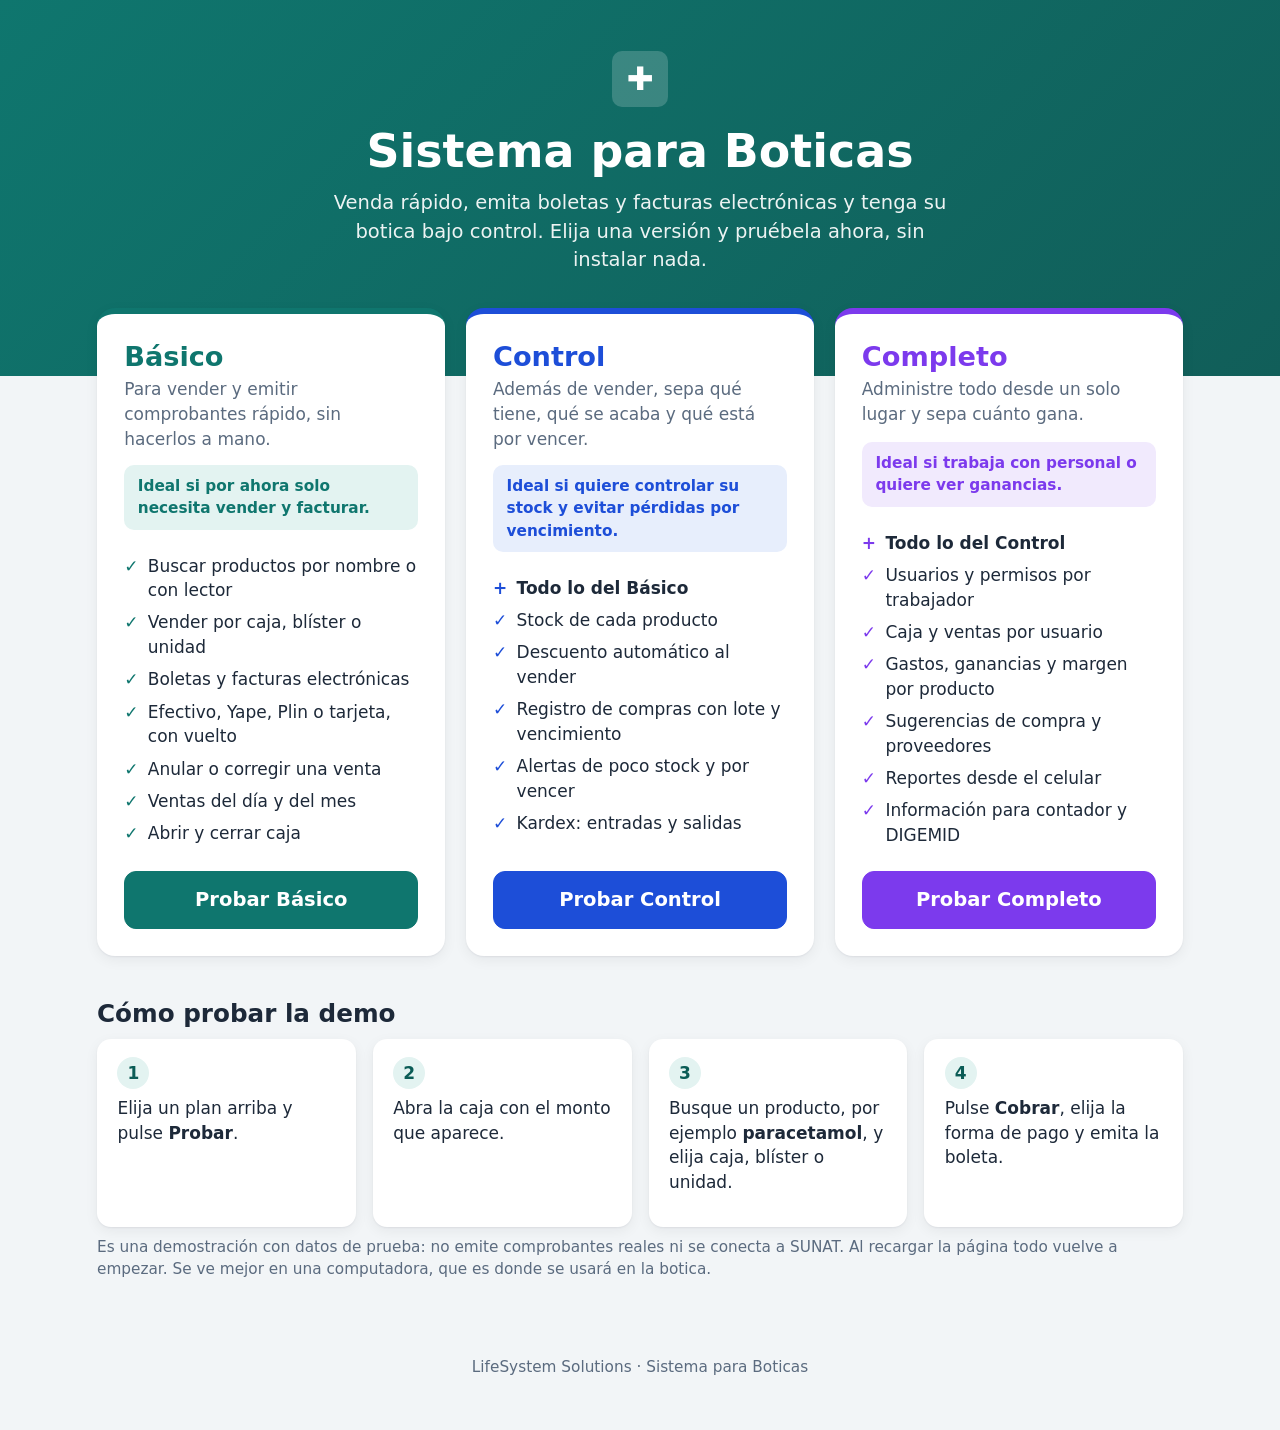
==== index.html @ d7ac6bd6 "Demo interactiva de los 3 planes del sistema para boticas Co-Authored-By: Claude Opus 5.5 <noreply@a" ====
<!doctype html>
<html lang="es">
<head>
  <meta charset="utf-8">
  <meta name="viewport" content="width=device-width, initial-scale=1">
  <title>Sistema para Boticas · Demos</title>
  <meta name="description" content="Pruebe las 3 versiones del sistema para boticas: Básico, Control y Completo.">
  <link rel="stylesheet" href="styles.css">
  <style>
    .hero { background: linear-gradient(135deg, #0f766e, #115e59); color: #fff; padding: 3rem 1.2rem 6rem; text-align: center; }
    .hero h1 { font-size: clamp(1.9rem, 4vw, 2.7rem); margin-bottom: .6rem; }
    .hero p { font-size: 1.15rem; opacity: .92; max-width: 640px; margin: 0 auto; }
    .hero .logo { margin: 0 auto 1rem; width: 56px; height: 56px; font-size: 1.9rem; background: rgba(255,255,255,.18); }
    .planes { max-width: 1120px; margin: -4rem auto 0; padding: 0 1rem; display: grid; grid-template-columns: repeat(auto-fit, minmax(300px, 1fr)); gap: 1.2rem; }
    .plan { background: #fff; border-radius: 18px; box-shadow: var(--shadow); padding: 1.6rem; display: flex; flex-direction: column; border-top: 6px solid var(--c); }
    .plan h2 { color: var(--c); font-size: 1.6rem; margin-bottom: .2rem; }
    .plan .para { color: var(--muted); min-height: 3em; }
    .plan ul { list-style: none; padding: 0; margin: .4rem 0 1.4rem; display: grid; gap: .45rem; }
    .plan li { display: flex; gap: .55rem; align-items: flex-start; }
    .plan li::before { content: "✓"; color: var(--c); font-weight: 800; }
    .plan li.mas { font-weight: 700; }
    .plan li.mas::before { content: "+"; }
    .plan .btn { margin-top: auto; background: var(--c); border-color: var(--c); color: #fff; font-size: 1.15rem; min-height: 58px; }
    .plan .btn:hover { filter: brightness(.92); }
    .plan .ideal { font-size: .9rem; background: var(--cl); color: var(--c); border-radius: 10px; padding: .6rem .8rem; margin-bottom: 1rem; font-weight: 600; }
    .b { --c: var(--primary); --cl: var(--primary-l); }
    .c { --c: var(--control); --cl: var(--control-l); }
    .k { --c: var(--completo); --cl: var(--completo-l); }
    .como { max-width: 1120px; margin: 2.5rem auto; padding: 0 1rem; }
    .pasos { display: grid; grid-template-columns: repeat(auto-fit, minmax(220px, 1fr)); gap: 1rem; }
    .paso { background: #fff; border-radius: 14px; padding: 1.1rem 1.2rem; box-shadow: var(--shadow); }
    .paso b { display: inline-grid; place-items: center; width: 32px; height: 32px; border-radius: 50%; background: var(--primary-l); color: var(--primary-d); margin-bottom: .4rem; }
    footer { text-align: center; color: var(--muted); padding: 2rem 1rem 3rem; font-size: .9rem; }
  </style>
</head>
<body>
  <header class="hero">
    <div class="logo">✚</div>
    <h1>Sistema para Boticas</h1>
    <p>Venda rápido, emita boletas y facturas electrónicas y tenga su botica bajo control. Elija una versión y pruébela ahora, sin instalar nada.</p>
  </header>

  <main class="planes">
    <article class="plan b">
      <h2>Básico</h2>
      <p class="para">Para vender y emitir comprobantes rápido, sin hacerlos a mano.</p>
      <div class="ideal">Ideal si por ahora solo necesita vender y facturar.</div>
      <ul>
        <li>Buscar productos por nombre o con lector</li>
        <li>Vender por caja, blíster o unidad</li>
        <li>Boletas y facturas electrónicas</li>
        <li>Efectivo, Yape, Plin o tarjeta, con vuelto</li>
        <li>Anular o corregir una venta</li>
        <li>Ventas del día y del mes</li>
        <li>Abrir y cerrar caja</li>
      </ul>
      <a class="btn" href="app.html?plan=basico">Probar Básico</a>
    </article>

    <article class="plan c">
      <h2>Control</h2>
      <p class="para">Además de vender, sepa qué tiene, qué se acaba y qué está por vencer.</p>
      <div class="ideal">Ideal si quiere controlar su stock y evitar pérdidas por vencimiento.</div>
      <ul>
        <li class="mas">Todo lo del Básico</li>
        <li>Stock de cada producto</li>
        <li>Descuento automático al vender</li>
        <li>Registro de compras con lote y vencimiento</li>
        <li>Alertas de poco stock y por vencer</li>
        <li>Kardex: entradas y salidas</li>
      </ul>
      <a class="btn" href="app.html?plan=control">Probar Control</a>
    </article>

    <article class="plan k">
      <h2>Completo</h2>
      <p class="para">Administre todo desde un solo lugar y sepa cuánto gana.</p>
      <div class="ideal">Ideal si trabaja con personal o quiere ver ganancias.</div>
      <ul>
        <li class="mas">Todo lo del Control</li>
        <li>Usuarios y permisos por trabajador</li>
        <li>Caja y ventas por usuario</li>
        <li>Gastos, ganancias y margen por producto</li>
        <li>Sugerencias de compra y proveedores</li>
        <li>Reportes desde el celular</li>
        <li>Información para contador y DIGEMID</li>
      </ul>
      <a class="btn" href="app.html?plan=completo">Probar Completo</a>
    </article>
  </main>

  <section class="como">
    <h2>Cómo probar la demo</h2>
    <div class="pasos">
      <div class="paso"><b>1</b><p>Elija un plan arriba y pulse <strong>Probar</strong>.</p></div>
      <div class="paso"><b>2</b><p>Abra la caja con el monto que aparece.</p></div>
      <div class="paso"><b>3</b><p>Busque un producto, por ejemplo <strong>paracetamol</strong>, y elija caja, blíster o unidad.</p></div>
      <div class="paso"><b>4</b><p>Pulse <strong>Cobrar</strong>, elija la forma de pago y emita la boleta.</p></div>
    </div>
    <p class="hint">Es una demostración con datos de prueba: no emite comprobantes reales ni se conecta a SUNAT. Al recargar la página todo vuelve a empezar. Se ve mejor en una computadora, que es donde se usará en la botica.</p>
  </section>

  <footer>LifeSystem Solutions · Sistema para Boticas</footer>
</body>
</html>
---- styles.css ----
:root {
  --bg: #f2f5f7;
  --card: #ffffff;
  --text: #1d2939;
  --muted: #5b6b7f;
  --line: #dde3ea;
  --primary: #0f766e;
  --primary-d: #0b5c56;
  --primary-l: #e3f3f1;
  --ok: #15803d;
  --ok-l: #e6f5ea;
  --warn: #b45309;
  --warn-l: #fdf2df;
  --danger: #c42727;
  --danger-l: #fdeaea;
  --control: #1d4ed8;
  --control-l: #e7eefc;
  --completo: #7c3aed;
  --completo-l: #f1eafd;
  --radius: 14px;
  --shadow: 0 1px 2px rgba(16, 24, 40, .06), 0 4px 14px rgba(16, 24, 40, .06);
}

* { box-sizing: border-box; }
html { font-size: 17px; }
body {
  margin: 0;
  font-family: "Segoe UI", system-ui, -apple-system, Roboto, Arial, sans-serif;
  background: var(--bg);
  color: var(--text);
  line-height: 1.45;
}
h1, h2, h3 { line-height: 1.2; margin: 0 0 .6rem; }
h2 { font-size: 1.45rem; }
h3 { font-size: 1.15rem; }
p { margin: 0 0 .8rem; }
button, input, select { font: inherit; color: inherit; }
button { cursor: pointer; }
.muted { color: var(--muted); }
.hint { color: var(--muted); font-size: .9rem; margin: .5rem 0 1rem; }
.center { text-align: center; }
.row { display: flex; gap: .6rem; align-items: center; flex-wrap: wrap; }
.grow { flex: 1; }
.right { text-align: right; }
.nowrap { white-space: nowrap; }

/* ---------- Botones ---------- */
.btn {
  display: inline-flex; align-items: center; justify-content: center; gap: .5rem;
  min-height: 48px; padding: .55rem 1.15rem;
  border-radius: 12px; border: 1px solid var(--line);
  background: #fff; font-weight: 600; text-decoration: none; color: var(--text);
  transition: background .15s, border-color .15s, transform .08s;
}
.btn:hover { border-color: #b4c0cc; }
.btn:active { transform: scale(.98); }
.btn:disabled { opacity: .45; cursor: not-allowed; transform: none; }
.btn-primary { background: var(--primary); border-color: var(--primary); color: #fff; }
.btn-primary:hover { background: var(--primary-d); border-color: var(--primary-d); }
.btn-ok { background: var(--ok); border-color: var(--ok); color: #fff; }
.btn-ok:hover { background: #116a32; }
.btn-danger { background: var(--danger); border-color: var(--danger); color: #fff; }
.btn-sm { min-height: 38px; padding: .3rem .8rem; font-size: .9rem; border-radius: 10px; }
.btn-xl { min-height: 64px; font-size: 1.3rem; width: 100%; }
.btn-link { background: none; border: none; color: var(--muted); text-decoration: underline; min-height: 40px; width: 100%; }

/* ---------- Formularios ---------- */
.lbl { display: block; font-weight: 600; margin: .9rem 0 .35rem; }
.input, input[type=text], input[type=number], input[type=password], input[type=date], select {
  width: 100%; min-height: 50px; padding: .5rem .8rem;
  border: 1px solid #c9d2dc; border-radius: 10px; background: #fff;
}
input:focus, select:focus { outline: 3px solid rgba(15, 118, 110, .25); border-color: var(--primary); }
.money { display: flex; align-items: center; border: 1px solid #c9d2dc; border-radius: 10px; background: #fff; }
.money span { padding: 0 .2rem 0 .8rem; font-weight: 700; color: var(--muted); }
.money input { border: none; font-size: 1.4rem; font-weight: 700; }
.money:focus-within { outline: 3px solid rgba(15, 118, 110, .25); border-color: var(--primary); }
.money input:focus { outline: none; }
.form-grid { display: grid; grid-template-columns: repeat(auto-fit, minmax(200px, 1fr)); gap: 0 1rem; }

/* ---------- Tarjetas y tablas ---------- */
.card { background: var(--card); border-radius: var(--radius); box-shadow: var(--shadow); padding: 1.3rem; margin-bottom: 1.2rem; }
.page-head { display: flex; justify-content: space-between; align-items: flex-end; gap: 1rem; flex-wrap: wrap; margin-bottom: 1.2rem; }
.page-head h1 { font-size: 1.7rem; margin: 0; }
.page-head p { margin: .25rem 0 0; color: var(--muted); }
.table-wrap { overflow-x: auto; }
.tabla { width: 100%; border-collapse: collapse; }
.tabla th { text-align: left; font-size: .85rem; text-transform: uppercase; letter-spacing: .03em; color: var(--muted); padding: .55rem .7rem; border-bottom: 2px solid var(--line); white-space: nowrap; }
.tabla td { padding: .7rem; border-bottom: 1px solid var(--line); vertical-align: middle; }
.tabla tr:last-child td { border-bottom: none; }
.tabla .num { text-align: right; white-space: nowrap; font-variant-numeric: tabular-nums; }
.tabla .acciones { display: flex; gap: .4rem; justify-content: flex-end; flex-wrap: wrap; }
.badge { display: inline-block; padding: .15rem .6rem; border-radius: 999px; font-size: .82rem; font-weight: 700; white-space: nowrap; }
.badge.ok { background: var(--ok-l); color: var(--ok); }
.badge.warn { background: var(--warn-l); color: var(--warn); }
.badge.danger { background: var(--danger-l); color: var(--danger); }
.badge.muted { background: #eef1f4; color: var(--muted); }
.note { padding: .7rem .9rem; border-radius: 10px; margin: .8rem 0; font-weight: 600; }
.note.warn { background: var(--warn-l); color: var(--warn); }
.note.info { background: var(--primary-l); color: var(--primary-d); }
.note.danger { background: var(--danger-l); color: var(--danger); }
.empty { text-align: center; color: var(--muted); padding: 2.2rem 1rem; }

.kpis { display: grid; grid-template-columns: repeat(auto-fit, minmax(190px, 1fr)); gap: 1rem; margin-bottom: 1.2rem; }
.kpi { background: #fff; border-radius: var(--radius); box-shadow: var(--shadow); padding: 1rem 1.2rem; }
.kpi span { color: var(--muted); font-size: .9rem; display: block; }
.kpi strong { font-size: 1.7rem; display: block; margin-top: .2rem; font-variant-numeric: tabular-nums; }
.kpi.verde strong { color: var(--ok); }
.kpi.rojo strong { color: var(--danger); }

/* ---------- Estructura de la app ---------- */
.app { display: grid; grid-template-columns: 240px 1fr; grid-template-rows: auto auto 1fr; min-height: 100vh; }
.topbar {
  grid-column: 1 / -1; display: flex; justify-content: space-between; align-items: center; gap: 1rem;
  padding: .7rem 1.3rem; background: #fff; border-bottom: 1px solid var(--line); flex-wrap: wrap;
}
.brand { display: flex; align-items: center; gap: .6rem; font-weight: 800; font-size: 1.15rem; }
.logo { width: 38px; height: 38px; border-radius: 10px; background: var(--primary); color: #fff; display: grid; place-items: center; font-size: 1.3rem; }
.pill { padding: .2rem .7rem; border-radius: 999px; font-size: .82rem; font-weight: 700; }
.pill.basico { background: var(--primary-l); color: var(--primary-d); }
.pill.control { background: var(--control-l); color: var(--control); }
.pill.completo { background: var(--completo-l); color: var(--completo); }
.top-right { display: flex; align-items: center; gap: .7rem; flex-wrap: wrap; }
.caja-pill { display: inline-flex; align-items: center; gap: .4rem; padding: .35rem .8rem; border-radius: 999px; font-weight: 600; font-size: .9rem; }
.caja-pill.abierta { background: var(--ok-l); color: var(--ok); }
.caja-pill.cerrada { background: var(--danger-l); color: var(--danger); }
.user-chip { display: inline-flex; align-items: center; gap: .45rem; font-weight: 600; }
.avatar { width: 34px; height: 34px; border-radius: 50%; background: var(--completo-l); color: var(--completo); display: grid; place-items: center; font-weight: 800; }
.banner { grid-column: 1 / -1; background: #fff8e6; color: #7a4b00; text-align: center; padding: .4rem 1rem; font-size: .88rem; font-weight: 600; border-bottom: 1px solid #f3e2b8; }

.side { background: #fff; border-right: 1px solid var(--line); padding: 1rem .7rem; display: flex; flex-direction: column; gap: .25rem; }
.nav-item {
  display: flex; align-items: center; gap: .65rem; width: 100%; text-align: left;
  min-height: 50px; padding: .5rem .8rem; border-radius: 10px; border: none; background: none; font-weight: 600;
}
.nav-item:hover { background: #f1f4f7; }
.nav-item.active { background: var(--primary-l); color: var(--primary-d); }
.nav-item .ico { font-size: 1.2rem; width: 1.6rem; text-align: center; }
.nav-item .count { margin-left: auto; background: var(--danger); color: #fff; border-radius: 999px; font-size: .78rem; padding: .05rem .5rem; }
.nav-item.locked { color: #98a2b3; }
.nav-item .tag { margin-left: auto; font-size: .7rem; padding: .1rem .45rem; border-radius: 6px; background: #eef1f4; color: var(--muted); }
.nav-sep { height: 1px; background: var(--line); margin: .5rem .4rem; }
.main { padding: 1.5rem; min-width: 0; }

/* ---------- Pantalla de venta ---------- */
.pos { display: grid; grid-template-columns: minmax(0, 1fr) 400px; gap: 1.3rem; align-items: start; }
.search-box { display: flex; align-items: center; gap: .6rem; background: #fff; border: 2px solid var(--primary); border-radius: 14px; padding: 0 1rem; box-shadow: var(--shadow); }
.search-box input { border: none; min-height: 64px; font-size: 1.25rem; padding: 0; }
.search-box input:focus { outline: none; }
.grid-prod { display: grid; grid-template-columns: repeat(auto-fill, minmax(220px, 1fr)); gap: .8rem; }
.prod {
  display: flex; flex-direction: column; gap: .3rem; text-align: left; padding: 1rem;
  background: #fff; border: 1px solid var(--line); border-radius: 12px; box-shadow: var(--shadow); min-height: 120px;
}
.prod:hover { border-color: var(--primary); }
.prod strong { font-size: 1.02rem; }
.prod .precios { font-size: .88rem; color: var(--primary-d); font-weight: 600; }
.prod .badge { align-self: flex-start; margin-top: auto; }
.pos-cart { position: sticky; top: 1rem; }
.seg-group { display: grid; grid-template-columns: 1fr 1fr; background: #eef1f4; border-radius: 12px; padding: 4px; margin-bottom: 1rem; }
.seg { border: none; background: none; min-height: 48px; border-radius: 9px; font-weight: 700; color: var(--muted); }
.seg.on { background: #fff; color: var(--primary-d); box-shadow: var(--shadow); }
.cart { list-style: none; margin: 0; padding: 0; max-height: 46vh; overflow-y: auto; }
.cart li { display: grid; grid-template-columns: 1fr auto; grid-template-areas: "n x" "s t"; gap: .3rem .6rem; padding: .7rem 0; border-bottom: 1px solid var(--line); }
.cart-name { grid-area: n; display: flex; flex-direction: column; }
.cart-name span { font-size: .88rem; }
.cart .x { grid-area: x; border: none; background: none; font-size: 1.5rem; color: #98a2b3; width: 36px; height: 36px; border-radius: 8px; }
.cart .x:hover { background: var(--danger-l); color: var(--danger); }
.stepper { grid-area: s; display: inline-flex; align-items: center; border: 1px solid var(--line); border-radius: 10px; overflow: hidden; justify-self: start; }
.stepper button { width: 44px; height: 42px; border: none; background: #f5f7f9; font-size: 1.3rem; font-weight: 700; }
.stepper span { min-width: 42px; text-align: center; font-weight: 700; }
.cart-sub { grid-area: t; align-self: center; font-weight: 700; font-variant-numeric: tabular-nums; }
.total { display: flex; justify-content: space-between; align-items: baseline; margin: 1rem 0; }
.total span { font-size: 1.2rem; font-weight: 600; }
.total strong { font-size: 2.3rem; font-variant-numeric: tabular-nums; }

.pres-grid { display: grid; grid-template-columns: repeat(auto-fit, minmax(140px, 1fr)); gap: .8rem; margin-top: 1rem; }
.pres { display: flex; flex-direction: column; align-items: center; gap: .2rem; padding: 1.1rem .6rem; border: 2px solid var(--line); border-radius: 14px; background: #fff; }
.pres:hover { border-color: var(--primary); background: var(--primary-l); }
.pres-tipo { font-size: 1.3rem; font-weight: 800; }
.pres-precio { font-size: 1.15rem; font-weight: 700; color: var(--primary-d); }
.pres span.muted { font-size: .85rem; }

.metodos { display: grid; grid-template-columns: repeat(4, 1fr); gap: .6rem; }
.metodo { min-height: 72px; border: 2px solid var(--line); border-radius: 12px; background: #fff; font-weight: 700; display: flex; flex-direction: column; align-items: center; justify-content: center; gap: .15rem; }
.metodo .ico { font-size: 1.4rem; }
.metodo.on { border-color: var(--primary); background: var(--primary-l); color: var(--primary-d); }
.rapidos { display: flex; gap: .5rem; flex-wrap: wrap; margin-top: .6rem; }
.vuelto { margin-top: 1rem; padding: 1rem; border-radius: 12px; text-align: center; font-size: 1.1rem; font-weight: 700; background: #eef1f4; }
.vuelto strong { display: block; font-size: 2.2rem; }
.vuelto.ok { background: var(--ok-l); color: var(--ok); }
.vuelto.falta { background: var(--danger-l); color: var(--danger); }
.cliente-ok { margin-top: .6rem; padding: .7rem .9rem; border-radius: 10px; background: var(--ok-l); color: var(--ok); font-weight: 600; }
.cobro-total { display: flex; justify-content: space-between; align-items: baseline; padding: .8rem 1rem; background: #f5f7f9; border-radius: 12px; margin-bottom: .5rem; }
.cobro-total strong { font-size: 1.9rem; }

.opciones { display: grid; gap: .7rem; }
.opcion { text-align: left; padding: 1rem 1.1rem; border: 2px solid var(--line); border-radius: 12px; background: #fff; display: flex; flex-direction: column; gap: .2rem; }
.opcion:hover { border-color: var(--primary); background: var(--primary-l); }
.opcion strong { font-size: 1.08rem; }

/* ---------- Ticket ---------- */
.ticket {
  width: 300px; margin: 0 auto; background: #fff; padding: 1rem 1.1rem; border: 1px dashed #c9d2dc;
  font-family: "Consolas", "Courier New", monospace; font-size: 13px; line-height: 1.35; color: #000; position: relative;
}
.ticket .c { text-align: center; }
.ticket hr { border: none; border-top: 1px dashed #000; margin: .5rem 0; }
.ticket .l { display: flex; justify-content: space-between; gap: .5rem; }
.ticket .b { font-weight: 700; }
.ticket .grande { font-size: 15px; }
.ticket .sello { position: absolute; top: 40%; left: 50%; transform: translate(-50%, -50%) rotate(-18deg); border: 3px solid var(--danger); color: var(--danger); font-size: 26px; font-weight: 800; padding: .2rem .8rem; opacity: .85; }
.qr { display: grid; grid-template-columns: repeat(21, 4px); width: 84px; margin: .6rem auto; }
.qr i { width: 4px; height: 4px; }
.qr i.on { background: #000; }

/* ---------- Modal y avisos ---------- */
.modal-bg { position: fixed; inset: 0; background: rgba(15, 23, 42, .5); display: grid; place-items: center; padding: 1rem; z-index: 50; overflow-y: auto; }
.modal-bg[hidden] { display: none; }
.modal { background: #fff; border-radius: 18px; padding: 1.6rem; width: 100%; max-width: 580px; position: relative; box-shadow: 0 20px 60px rgba(0, 0, 0, .25); max-height: calc(100vh - 2rem); overflow-y: auto; }
.modal.wide { max-width: 880px; }
.modal-x { position: absolute; top: .7rem; right: .7rem; width: 42px; height: 42px; border-radius: 10px; border: none; background: #f1f4f7; font-size: 1.5rem; }
.modal-actions { display: flex; gap: .7rem; margin-top: 1.3rem; flex-wrap: wrap; }
.modal-actions .btn { flex: 1; }
#toasts { position: fixed; bottom: 1.2rem; left: 50%; transform: translateX(-50%); display: flex; flex-direction: column; gap: .5rem; z-index: 60; width: min(560px, calc(100vw - 2rem)); }
.toast { background: #1d2939; color: #fff; padding: .85rem 1.1rem; border-radius: 12px; font-weight: 600; box-shadow: var(--shadow); animation: entra .2s ease-out; transition: opacity .3s, transform .3s; }
.toast.ok { background: var(--ok); }
.toast.error { background: var(--danger); }
.toast.out { opacity: 0; transform: translateY(8px); }
@keyframes entra { from { opacity: 0; transform: translateY(8px); } }

.users { display: grid; grid-template-columns: repeat(auto-fit, minmax(140px, 1fr)); gap: .8rem; margin: 1rem 0; }
.user-card { display: flex; flex-direction: column; align-items: center; gap: .3rem; padding: 1.1rem .5rem; border: 2px solid var(--line); border-radius: 14px; background: #fff; }
.user-card.on, .user-card:hover { border-color: var(--completo); background: var(--completo-l); }
.user-card .avatar { width: 54px; height: 54px; font-size: 1.4rem; }

/* ---------- Gráficos ---------- */
.bars { display: flex; align-items: flex-end; gap: 6px; height: 220px; padding-top: 1.4rem; }
.bar { flex: 1; display: flex; flex-direction: column; align-items: center; justify-content: flex-end; height: 100%; min-width: 0; }
.bar div { width: 100%; max-width: 46px; background: #9fd3cd; border-radius: 6px 6px 0 0; position: relative; }
.bar.hoy div { background: var(--primary); }
.bar span { font-size: .75rem; color: var(--muted); margin-top: .3rem; }
.bar div:hover::after { content: attr(data-v); position: absolute; bottom: 100%; left: 50%; transform: translateX(-50%); background: #1d2939; color: #fff; padding: .15rem .45rem; border-radius: 6px; font-size: .75rem; white-space: nowrap; margin-bottom: 4px; }
.grid-2 { display: grid; grid-template-columns: 1fr 1fr; gap: 1.2rem; }
.provs { display: flex; gap: .35rem; flex-wrap: wrap; }
.prov { font-size: .82rem; padding: .15rem .5rem; border-radius: 8px; background: #eef1f4; white-space: nowrap; }
.prov.mejor { background: var(--ok-l); color: var(--ok); font-weight: 700; }
.qty { width: 90px !important; min-height: 42px !important; text-align: center; }
.perm-list { display: grid; gap: .3rem; margin-top: .6rem; }
.perm-list label { display: flex; gap: .55rem; align-items: center; min-height: 34px; }
.perm-list input { width: 20px; height: 20px; accent-color: var(--completo); }

.phone { width: 270px; margin: 0 auto; border: 10px solid #1d2939; border-radius: 34px; padding: 1.2rem .9rem; background: var(--bg); }
.phone .kpi { margin-bottom: .6rem; padding: .7rem .9rem; }
.phone .kpi strong { font-size: 1.3rem; }

@media (max-width: 1100px) {
  .pos { grid-template-columns: 1fr; }
  .pos-cart { position: static; }
}
@media (max-width: 900px) {
  .app { grid-template-columns: 1fr; }
  .side { flex-direction: row; overflow-x: auto; border-right: none; border-bottom: 1px solid var(--line); padding: .5rem; }
  .nav-item { width: auto; white-space: nowrap; }
  .nav-sep { display: none; }
  .main { padding: 1rem; }
  .grid-2 { grid-template-columns: 1fr; }
  .metodos { grid-template-columns: repeat(2, 1fr); }
}

@media print {
  body * { visibility: hidden; }
  .ticket, .ticket * { visibility: visible; }
  .ticket { position: absolute; left: 0; top: 0; border: none; }
}
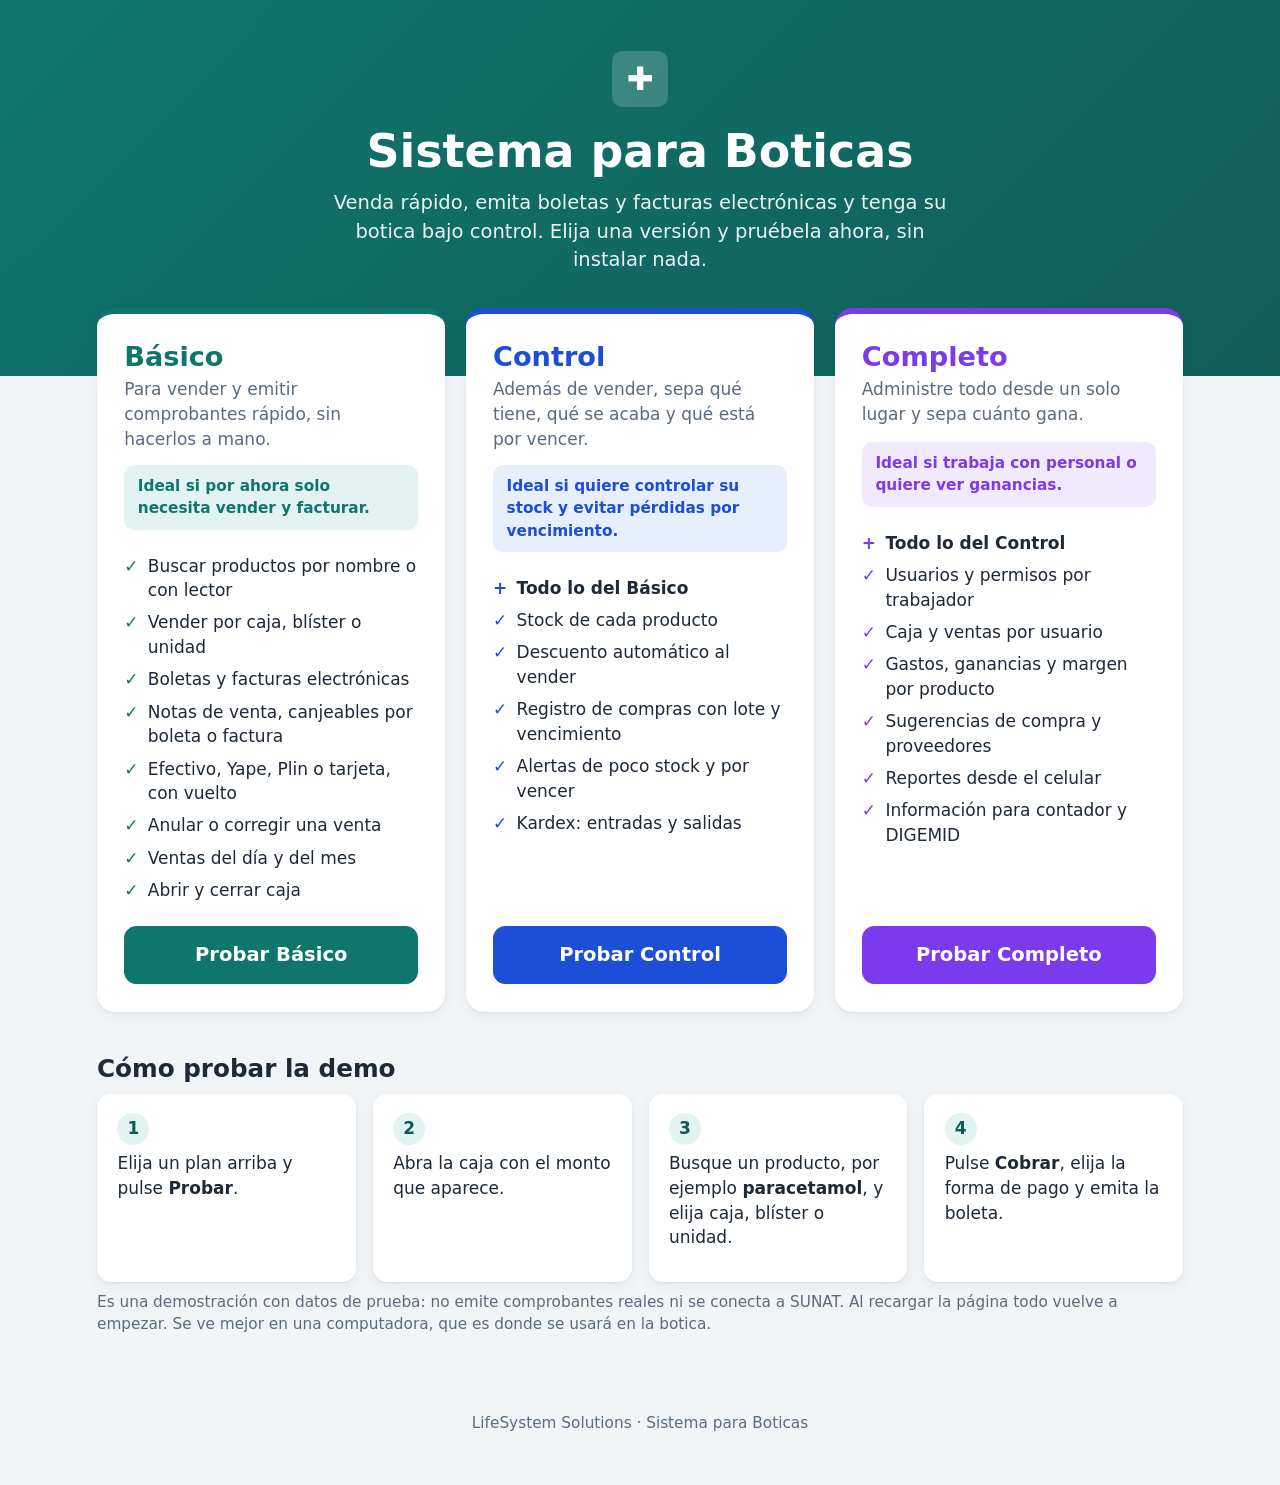
==== commit 59039b6a: "Agregar nota de venta con canje por boleta o factura Co-Authored-By: Claude Opus 5.5 <noreply@anthro" ====
--- a/index.html
+++ b/index.html
@@ -49,6 +49,7 @@
         <li>Buscar productos por nombre o con lector</li>
         <li>Vender por caja, blíster o unidad</li>
         <li>Boletas y facturas electrónicas</li>
+        <li>Notas de venta, canjeables por boleta o factura</li>
         <li>Efectivo, Yape, Plin o tarjeta, con vuelto</li>
         <li>Anular o corregir una venta</li>
         <li>Ventas del día y del mes</li>
--- a/styles.css
+++ b/styles.css
@@ -157,7 +157,7 @@
 .prod .precios { font-size: .88rem; color: var(--primary-d); font-weight: 600; }
 .prod .badge { align-self: flex-start; margin-top: auto; }
 .pos-cart { position: sticky; top: 1rem; }
-.seg-group { display: grid; grid-template-columns: 1fr 1fr; background: #eef1f4; border-radius: 12px; padding: 4px; margin-bottom: 1rem; }
+.seg-group { display: grid; grid-auto-flow: column; grid-auto-columns: 1fr;background: #eef1f4; border-radius: 12px; padding: 4px; margin-bottom: 1rem; }
 .seg { border: none; background: none; min-height: 48px; border-radius: 9px; font-weight: 700; color: var(--muted); }
 .seg.on { background: #fff; color: var(--primary-d); box-shadow: var(--shadow); }
 .cart { list-style: none; margin: 0; padding: 0; max-height: 46vh; overflow-y: auto; }
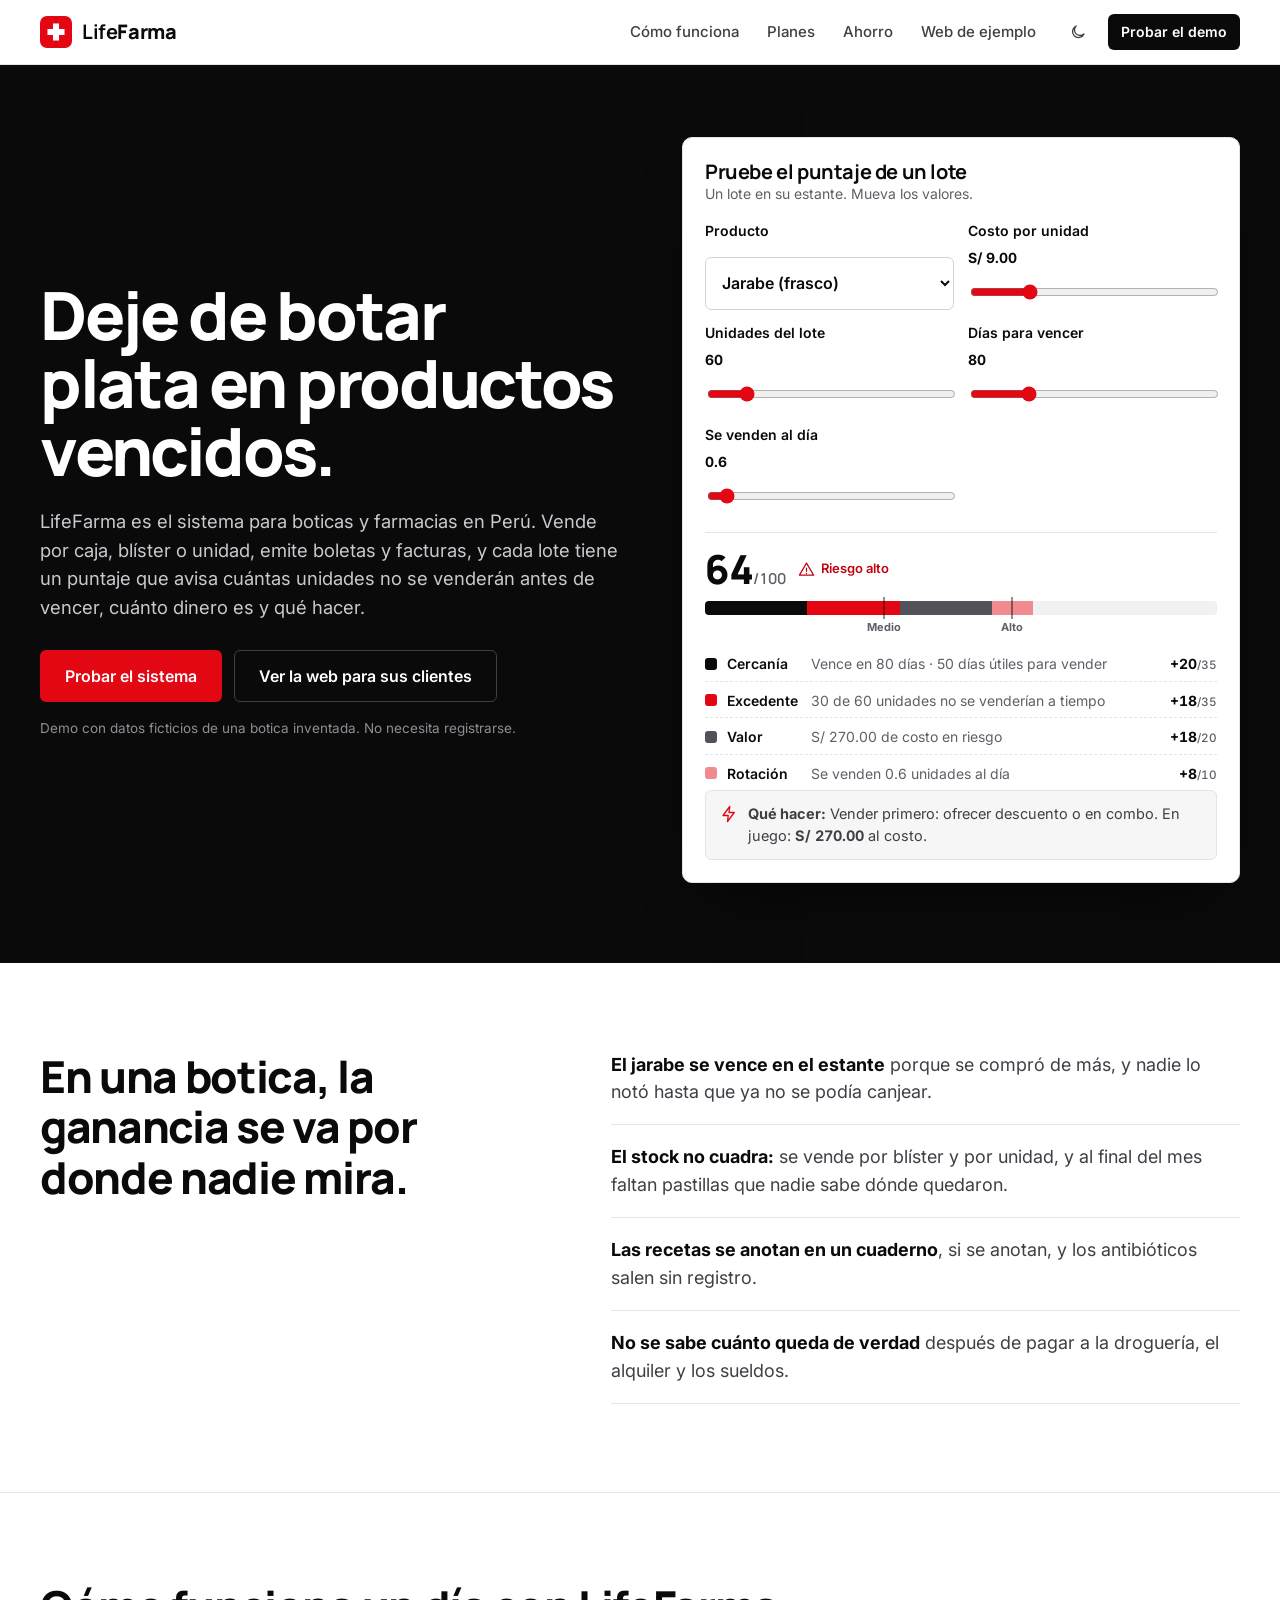
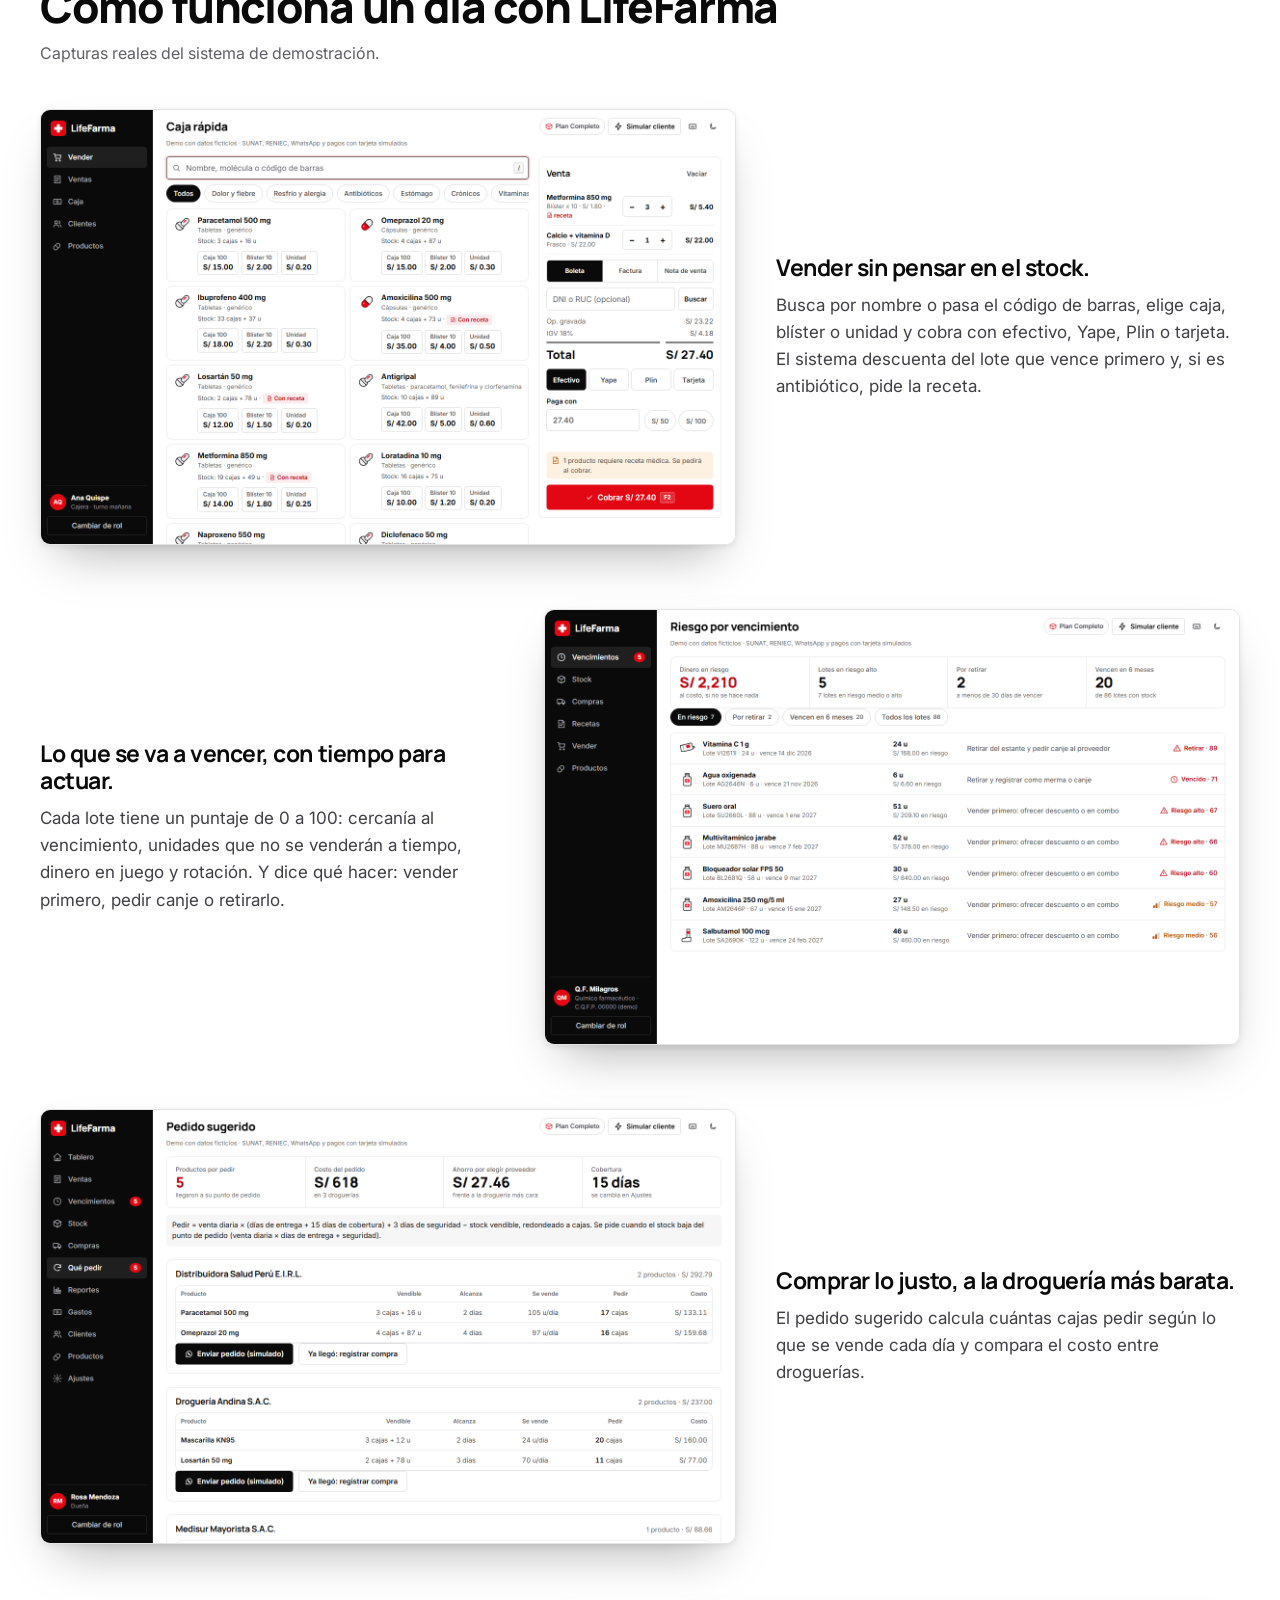
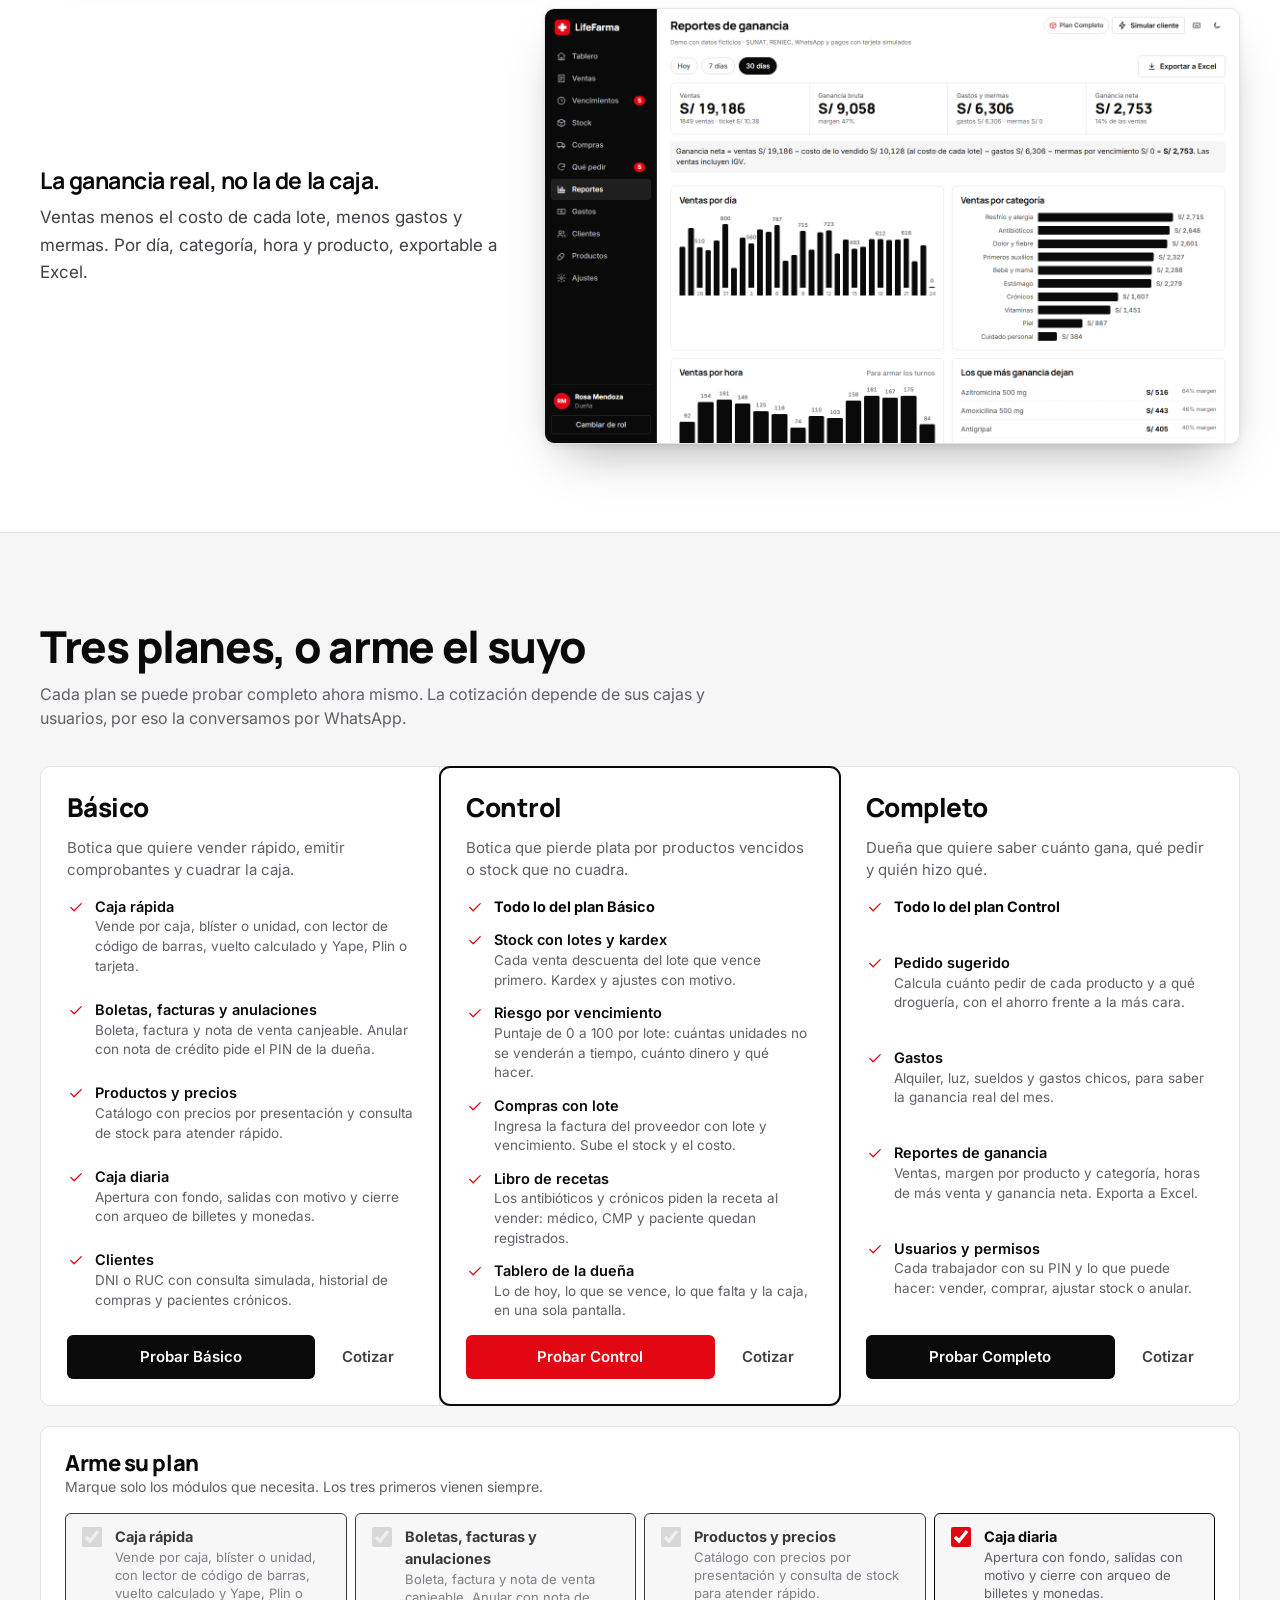
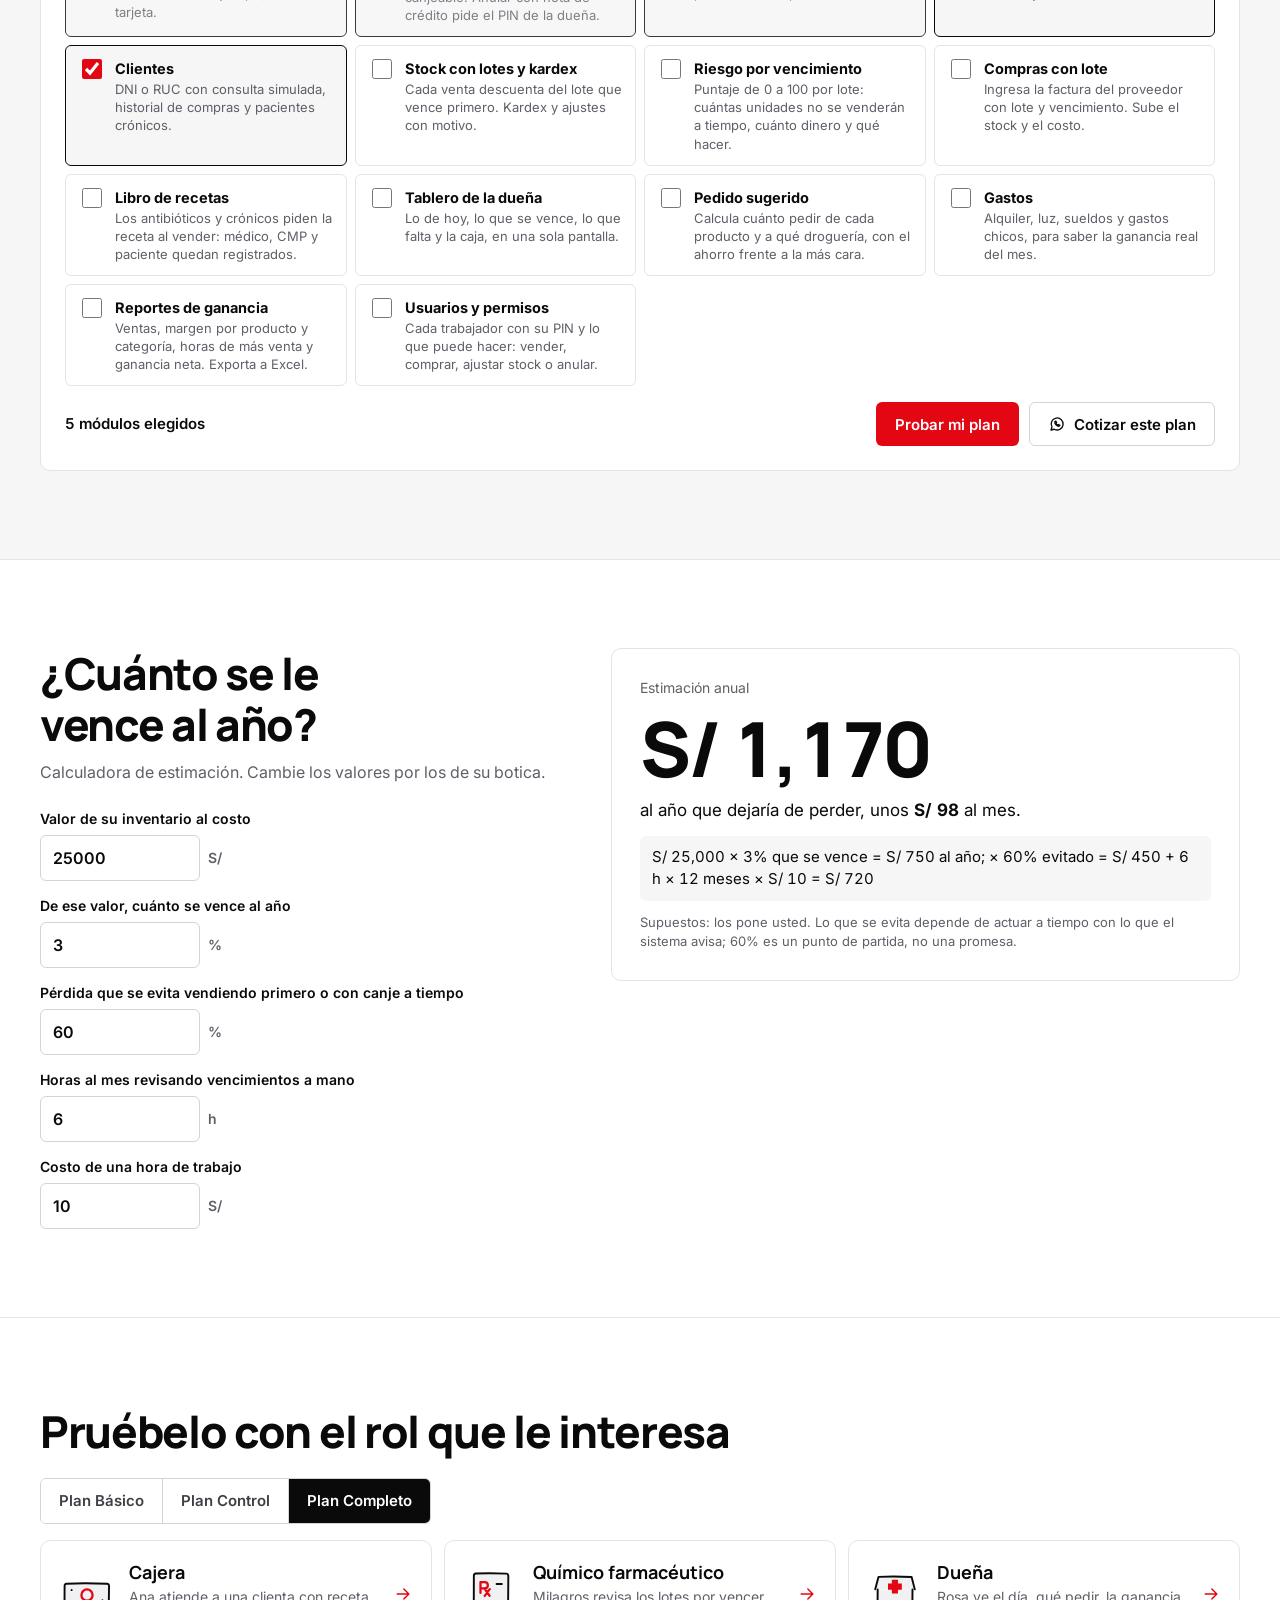
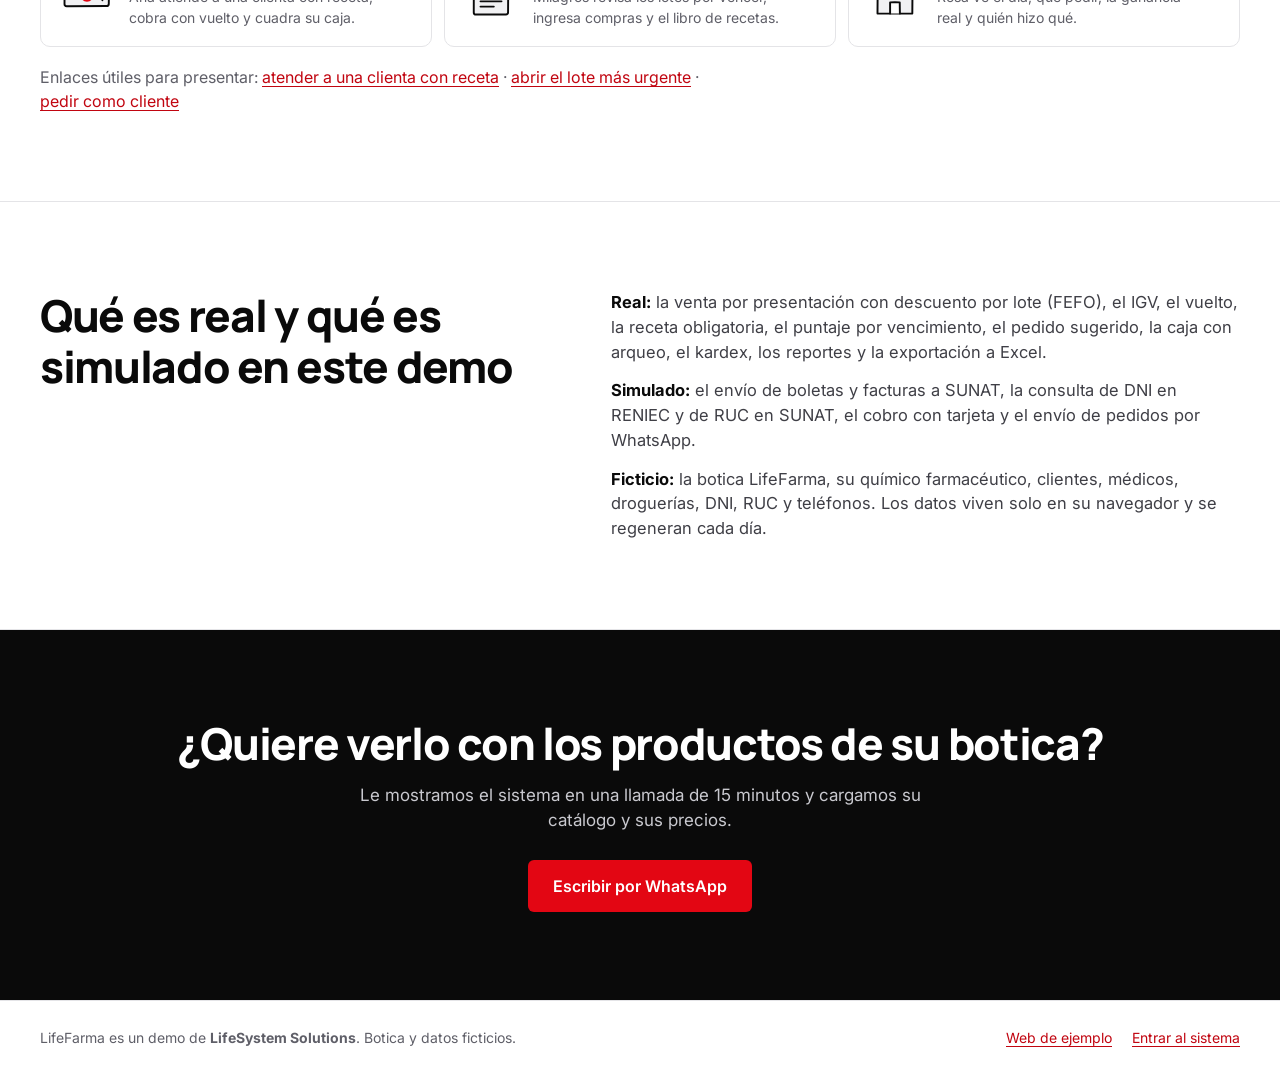
==== commit 1e7dfad0: "Rehacer demo LifeFarma: planes, web de la botica y sistema por rol - index.html: planes Básico/Contr" ====
--- a/index.html
+++ b/index.html
@@ -1,106 +1,149 @@
 <!doctype html>
-<html lang="es">
+<html lang="es-PE" data-theme="light">
 <head>
   <meta charset="utf-8">
-  <meta name="viewport" content="width=device-width, initial-scale=1">
-  <title>Sistema para Boticas · Demos</title>
-  <meta name="description" content="Pruebe las 3 versiones del sistema para boticas: Básico, Control y Completo.">
-  <link rel="stylesheet" href="styles.css">
-  <style>
-    .hero { background: linear-gradient(135deg, #0f766e, #115e59); color: #fff; padding: 3rem 1.2rem 6rem; text-align: center; }
-    .hero h1 { font-size: clamp(1.9rem, 4vw, 2.7rem); margin-bottom: .6rem; }
-    .hero p { font-size: 1.15rem; opacity: .92; max-width: 640px; margin: 0 auto; }
-    .hero .logo { margin: 0 auto 1rem; width: 56px; height: 56px; font-size: 1.9rem; background: rgba(255,255,255,.18); }
-    .planes { max-width: 1120px; margin: -4rem auto 0; padding: 0 1rem; display: grid; grid-template-columns: repeat(auto-fit, minmax(300px, 1fr)); gap: 1.2rem; }
-    .plan { background: #fff; border-radius: 18px; box-shadow: var(--shadow); padding: 1.6rem; display: flex; flex-direction: column; border-top: 6px solid var(--c); }
-    .plan h2 { color: var(--c); font-size: 1.6rem; margin-bottom: .2rem; }
-    .plan .para { color: var(--muted); min-height: 3em; }
-    .plan ul { list-style: none; padding: 0; margin: .4rem 0 1.4rem; display: grid; gap: .45rem; }
-    .plan li { display: flex; gap: .55rem; align-items: flex-start; }
-    .plan li::before { content: "✓"; color: var(--c); font-weight: 800; }
-    .plan li.mas { font-weight: 700; }
-    .plan li.mas::before { content: "+"; }
-    .plan .btn { margin-top: auto; background: var(--c); border-color: var(--c); color: #fff; font-size: 1.15rem; min-height: 58px; }
-    .plan .btn:hover { filter: brightness(.92); }
-    .plan .ideal { font-size: .9rem; background: var(--cl); color: var(--c); border-radius: 10px; padding: .6rem .8rem; margin-bottom: 1rem; font-weight: 600; }
-    .b { --c: var(--primary); --cl: var(--primary-l); }
-    .c { --c: var(--control); --cl: var(--control-l); }
-    .k { --c: var(--completo); --cl: var(--completo-l); }
-    .como { max-width: 1120px; margin: 2.5rem auto; padding: 0 1rem; }
-    .pasos { display: grid; grid-template-columns: repeat(auto-fit, minmax(220px, 1fr)); gap: 1rem; }
-    .paso { background: #fff; border-radius: 14px; padding: 1.1rem 1.2rem; box-shadow: var(--shadow); }
-    .paso b { display: inline-grid; place-items: center; width: 32px; height: 32px; border-radius: 50%; background: var(--primary-l); color: var(--primary-d); margin-bottom: .4rem; }
-    footer { text-align: center; color: var(--muted); padding: 2rem 1rem 3rem; font-size: .9rem; }
-  </style>
+  <meta name="viewport" content="width=device-width, initial-scale=1, viewport-fit=cover">
+  <title>LifeFarma · Sistema para boticas y farmacias</title>
+  <meta name="description" content="Sistema para boticas en Perú: caja por caja, blíster o unidad, boletas y facturas, lotes y vencimientos, recetas y ganancia real. Demo de LifeSystem Solutions.">
+  <meta name="theme-color" content="#0a0a0a">
+  <link rel="icon" href="data:image/svg+xml,%3Csvg xmlns='http://www.w3.org/2000/svg' viewBox='0 0 32 32'%3E%3Crect width='32' height='32' rx='7' fill='%23e30613'/%3E%3Cpath d='M13 7.5h6v5.5h5.5v6H19v5.5h-6V19H7.5v-6H13z' fill='%23fff'/%3E%3C/svg%3E">
+  <link rel="preconnect" href="https://fonts.googleapis.com">
+  <link rel="preconnect" href="https://fonts.gstatic.com" crossorigin>
+  <link href="https://fonts.googleapis.com/css2?family=Inter:wght@400;500;600;700&family=Manrope:wght@600;700;800&display=swap" rel="stylesheet">
+  <link rel="stylesheet" href="css/base.css?v=3">
+  <link rel="stylesheet" href="css/app.css?v=3">
+  <link rel="stylesheet" href="css/landing.css?v=3">
+  <script>try{document.documentElement.dataset.theme=localStorage.getItem('lifefarma-tema')||'light'}catch(e){}</script>
 </head>
-<body>
-  <header class="hero">
-    <div class="logo">✚</div>
-    <h1>Sistema para Boticas</h1>
-    <p>Venda rápido, emita boletas y facturas electrónicas y tenga su botica bajo control. Elija una versión y pruébela ahora, sin instalar nada.</p>
+<body class="landing">
+  <header class="l-top">
+    <div class="l-wrap l-top-in">
+      <a class="marca" href="index.html" id="l-logo" aria-label="LifeFarma, inicio"></a>
+      <nav class="l-nav" aria-label="Secciones">
+        <a href="#como">Cómo funciona</a>
+        <a href="#planes">Planes</a>
+        <a href="#calculadora">Ahorro</a>
+        <a href="web.html">Web de ejemplo</a>
+      </nav>
+      <button type="button" class="btn btn-ghost btn-icon btn-sm" id="btn-tema" aria-label="Cambiar tema"></button>
+      <a class="btn btn-dark btn-sm" href="#probar">Probar el demo</a>
+    </div>
   </header>
 
-  <main class="planes">
-    <article class="plan b">
-      <h2>Básico</h2>
-      <p class="para">Para vender y emitir comprobantes rápido, sin hacerlos a mano.</p>
-      <div class="ideal">Ideal si por ahora solo necesita vender y facturar.</div>
-      <ul>
-        <li>Buscar productos por nombre o con lector</li>
-        <li>Vender por caja, blíster o unidad</li>
-        <li>Boletas y facturas electrónicas</li>
-        <li>Notas de venta, canjeables por boleta o factura</li>
-        <li>Efectivo, Yape, Plin o tarjeta, con vuelto</li>
-        <li>Anular o corregir una venta</li>
-        <li>Ventas del día y del mes</li>
-        <li>Abrir y cerrar caja</li>
-      </ul>
-      <a class="btn" href="app.html?plan=basico">Probar Básico</a>
-    </article>
+  <main>
+    <section class="l-hero">
+      <div class="l-wrap l-hero-in">
+        <div class="l-hero-t">
+          <h1>Deje de botar plata en productos vencidos.</h1>
+          <p class="l-lead">LifeFarma es el sistema para boticas y farmacias en Perú. Vende por caja, blíster o unidad, emite boletas y facturas, y cada lote tiene un puntaje que avisa cuántas unidades no se venderán antes de vencer, cuánto dinero es y qué hacer.</p>
+          <div class="fila">
+            <a class="btn btn-primary btn-lg" href="app.html?plan=completo&demo=cajero#/venta?sim=1">Probar el sistema</a>
+            <a class="btn btn-line btn-lg" href="web.html">Ver la web para sus clientes</a>
+          </div>
+          <p class="l-nota">Demo con datos ficticios de una botica inventada. No necesita registrarse.</p>
+        </div>
+        <div class="l-widget caja" id="widget" aria-label="Simulador del riesgo por vencimiento"></div>
+      </div>
+    </section>
 
-    <article class="plan c">
-      <h2>Control</h2>
-      <p class="para">Además de vender, sepa qué tiene, qué se acaba y qué está por vencer.</p>
-      <div class="ideal">Ideal si quiere controlar su stock y evitar pérdidas por vencimiento.</div>
-      <ul>
-        <li class="mas">Todo lo del Básico</li>
-        <li>Stock de cada producto</li>
-        <li>Descuento automático al vender</li>
-        <li>Registro de compras con lote y vencimiento</li>
-        <li>Alertas de poco stock y por vencer</li>
-        <li>Kardex: entradas y salidas</li>
-      </ul>
-      <a class="btn" href="app.html?plan=control">Probar Control</a>
-    </article>
+    <section class="l-sec l-dolor">
+      <div class="l-wrap l-dos">
+        <h2>En una botica, la ganancia se va por donde nadie mira.</h2>
+        <ul class="l-dolores">
+          <li><b>El jarabe se vence en el estante</b> porque se compró de más, y nadie lo notó hasta que ya no se podía canjear.</li>
+          <li><b>El stock no cuadra:</b> se vende por blíster y por unidad, y al final del mes faltan pastillas que nadie sabe dónde quedaron.</li>
+          <li><b>Las recetas se anotan en un cuaderno</b>, si se anotan, y los antibióticos salen sin registro.</li>
+          <li><b>No se sabe cuánto queda de verdad</b> después de pagar a la droguería, el alquiler y los sueldos.</li>
+        </ul>
+      </div>
+    </section>
 
-    <article class="plan k">
-      <h2>Completo</h2>
-      <p class="para">Administre todo desde un solo lugar y sepa cuánto gana.</p>
-      <div class="ideal">Ideal si trabaja con personal o quiere ver ganancias.</div>
-      <ul>
-        <li class="mas">Todo lo del Control</li>
-        <li>Usuarios y permisos por trabajador</li>
-        <li>Caja y ventas por usuario</li>
-        <li>Gastos, ganancias y margen por producto</li>
-        <li>Sugerencias de compra y proveedores</li>
-        <li>Reportes desde el celular</li>
-        <li>Información para contador y DIGEMID</li>
-      </ul>
-      <a class="btn" href="app.html?plan=completo">Probar Completo</a>
-    </article>
+    <section class="l-sec" id="como">
+      <div class="l-wrap">
+        <h2 class="l-h2">Cómo funciona un día con LifeFarma</h2>
+        <p class="l-sub">Capturas reales del sistema de demostración.</p>
+        <div class="l-pasos">
+          <figure class="l-paso">
+            <img src="img/capturas/venta.png" alt="Caja rápida con productos por caja, blíster o unidad y el carrito con boleta, IGV y vuelto" loading="lazy" width="1440" height="900">
+            <figcaption><b>Vender sin pensar en el stock.</b> Busca por nombre o pasa el código de barras, elige caja, blíster o unidad y cobra con efectivo, Yape, Plin o tarjeta. El sistema descuenta del lote que vence primero y, si es antibiótico, pide la receta.</figcaption>
+          </figure>
+          <figure class="l-paso">
+            <img src="img/capturas/vencimientos.png" alt="Lista de lotes en riesgo de vencer con unidades, dinero en riesgo y qué hacer" loading="lazy" width="1440" height="900">
+            <figcaption><b>Lo que se va a vencer, con tiempo para actuar.</b> Cada lote tiene un puntaje de 0 a 100: cercanía al vencimiento, unidades que no se venderán a tiempo, dinero en juego y rotación. Y dice qué hacer: vender primero, pedir canje o retirarlo.</figcaption>
+          </figure>
+          <figure class="l-paso">
+            <img src="img/capturas/pedido.png" alt="Pedido sugerido agrupado por droguería con cantidades y ahorro" loading="lazy" width="1440" height="900">
+            <figcaption><b>Comprar lo justo, a la droguería más barata.</b> El pedido sugerido calcula cuántas cajas pedir según lo que se vende cada día y compara el costo entre droguerías.</figcaption>
+          </figure>
+          <figure class="l-paso">
+            <img src="img/capturas/reportes.png" alt="Reportes con ventas por día, por categoría y ganancia neta con su fórmula" loading="lazy" width="1440" height="900">
+            <figcaption><b>La ganancia real, no la de la caja.</b> Ventas menos el costo de cada lote, menos gastos y mermas. Por día, categoría, hora y producto, exportable a Excel.</figcaption>
+          </figure>
+        </div>
+      </div>
+    </section>
+
+    <section class="l-sec l-planes-sec" id="planes">
+      <div class="l-wrap">
+        <h2 class="l-h2">Tres planes, o arme el suyo</h2>
+        <p class="l-sub">Cada plan se puede probar completo ahora mismo. La cotización depende de sus cajas y usuarios, por eso la conversamos por WhatsApp.</p>
+        <div class="l-planes" id="planes-lista"></div>
+        <div class="l-arma caja" id="arma"></div>
+      </div>
+    </section>
+
+    <section class="l-sec" id="calculadora">
+      <div class="l-wrap l-dos">
+        <div>
+          <h2>¿Cuánto se le vence al año?</h2>
+          <p class="l-sub">Calculadora de estimación. Cambie los valores por los de su botica.</p>
+          <div class="l-calc" id="calc"></div>
+        </div>
+        <div class="l-calc-res caja" id="calc-res" aria-live="polite"></div>
+      </div>
+    </section>
+
+    <section class="l-sec l-probar" id="probar">
+      <div class="l-wrap">
+        <h2 class="l-h2">Pruébelo con el rol que le interesa</h2>
+        <div class="l-plan-sel" role="radiogroup" aria-label="Plan para probar" id="plan-sel"></div>
+        <div class="l-roles" id="roles"></div>
+        <p class="l-sub">Enlaces útiles para presentar: <a href="app.html?demo=cajero&plan=completo#/venta?sim=1">atender a una clienta con receta</a> · <a href="app.html?demo=qf&plan=completo#/vencimientos?id=primero">abrir el lote más urgente</a> · <a href="web.html#catalogo">pedir como cliente</a></p>
+      </div>
+    </section>
+
+    <section class="l-sec l-honesto">
+      <div class="l-wrap l-dos">
+        <h2>Qué es real y qué es simulado en este demo</h2>
+        <ul class="l-lista">
+          <li><b>Real:</b> la venta por presentación con descuento por lote (FEFO), el IGV, el vuelto, la receta obligatoria, el puntaje por vencimiento, el pedido sugerido, la caja con arqueo, el kardex, los reportes y la exportación a Excel.</li>
+          <li><b>Simulado:</b> el envío de boletas y facturas a SUNAT, la consulta de DNI en RENIEC y de RUC en SUNAT, el cobro con tarjeta y el envío de pedidos por WhatsApp.</li>
+          <li><b>Ficticio:</b> la botica LifeFarma, su químico farmacéutico, clientes, médicos, droguerías, DNI, RUC y teléfonos. Los datos viven solo en su navegador y se regeneran cada día.</li>
+        </ul>
+      </div>
+    </section>
+
+    <section class="l-sec l-cierre">
+      <div class="l-wrap">
+        <h2>¿Quiere verlo con los productos de su botica?</h2>
+        <p>Le mostramos el sistema en una llamada de 15 minutos y cargamos su catálogo y sus precios.</p>
+        <a class="btn btn-primary btn-lg" id="wa-cierre" target="_blank" rel="noopener" href="#">Escribir por WhatsApp</a>
+      </div>
+    </section>
   </main>
 
-  <section class="como">
-    <h2>Cómo probar la demo</h2>
-    <div class="pasos">
-      <div class="paso"><b>1</b><p>Elija un plan arriba y pulse <strong>Probar</strong>.</p></div>
-      <div class="paso"><b>2</b><p>Abra la caja con el monto que aparece.</p></div>
-      <div class="paso"><b>3</b><p>Busque un producto, por ejemplo <strong>paracetamol</strong>, y elija caja, blíster o unidad.</p></div>
-      <div class="paso"><b>4</b><p>Pulse <strong>Cobrar</strong>, elija la forma de pago y emita la boleta.</p></div>
+  <footer class="l-pie">
+    <div class="l-wrap l-pie-in">
+      <span>LifeFarma es un demo de <b>LifeSystem Solutions</b>. Botica y datos ficticios.</span>
+      <a href="web.html">Web de ejemplo</a>
+      <a href="app.html">Entrar al sistema</a>
     </div>
-    <p class="hint">Es una demostración con datos de prueba: no emite comprobantes reales ni se conecta a SUNAT. Al recargar la página todo vuelve a empezar. Se ve mejor en una computadora, que es donde se usará en la botica.</p>
-  </section>
+  </footer>
 
-  <footer>LifeSystem Solutions · Sistema para Boticas</footer>
+  <script src="js/icons.js?v=3"></script>
+  <script src="js/motor.js?v=3"></script>
+  <script src="js/planes.js?v=3"></script>
+  <script src="js/ui.js?v=3"></script>
+  <script src="js/landing.js?v=3"></script>
 </body>
 </html>
--- a/css/base.css
+++ b/css/base.css
@@ -0,0 +1,159 @@
+/* LifeCargo — tokens y base compartida (landing + app) */
+:root {
+  --bg: #ffffff;
+  --bg-2: #f6f6f7;
+  --surface: #f1f1f3;
+  --surface-h: #e9e9ec;
+  --line: #e4e4e7;
+  --line-2: #d4d4d8;
+  --ink: #0a0a0a;
+  --ink-2: #3f3f46;
+  --ink-3: #5f5f68;
+  --ink-4: #a1a1aa;
+
+  --brand: #e30613;
+  --brand-h: #c10510;
+  --brand-soft: #fdecee;
+  --brand-ink: #c10510;
+
+  --ok: #15803d;
+  --ok-soft: #e7f4eb;
+  --warn: #b45309;
+  --warn-soft: #fdf2e2;
+  --bad: #c10510;
+  --bad-soft: #fdecee;
+  --info: #1d4ed8;
+  --info-soft: #e8eefc;
+
+  --p1: #e30613;
+  --p2: #d9480f;
+  --p3: #1d4ed8;
+  --p4: #71717a;
+
+  /* segmentos del medidor de urgencia */
+  --f-impacto: #0a0a0a;
+  --f-bloqueo: #e30613;
+  --f-area: #52525b;
+  --f-riesgo: #f08a8f;
+  --f-contexto: #a1a1aa;
+
+  --side: #0a0a0a;
+  --side-ink: #d9d9d9;
+
+  --radius: 10px;
+  --radius-s: 6px;
+  --shadow: 0 1px 2px rgba(10, 10, 10, .06), 0 8px 24px -12px rgba(10, 10, 10, .18);
+  --shadow-l: 0 2px 6px rgba(10, 10, 10, .08), 0 24px 48px -20px rgba(10, 10, 10, .35);
+  --ease: cubic-bezier(.23, 1, .32, 1);
+
+  --f-sans: "Inter", system-ui, -apple-system, "Segoe UI", Roboto, sans-serif;
+  --f-display: "Manrope", "Inter", system-ui, sans-serif;
+
+  color-scheme: light;
+}
+
+:root[data-theme="dark"] {
+  --bg: #0a0a0a;
+  --bg-2: #121212;
+  --surface: #1a1a1a;
+  --surface-h: #222222;
+  --line: #262626;
+  --line-2: #333333;
+  --ink: #ffffff;
+  --ink-2: #d9d9d9;
+  --ink-3: #a3a3a3;
+  --ink-4: #6b6b6b;
+
+  --brand: #e30613;
+  --brand-h: #ff1a24;
+  --brand-soft: #2a0a0c;
+  --brand-ink: #ff5a62;
+
+  --ok: #4ade80;
+  --ok-soft: #0f2a18;
+  --warn: #fbbf24;
+  --warn-soft: #2b2008;
+  --bad: #ff5a62;
+  --bad-soft: #2a0a0c;
+  --info: #7aa2ff;
+  --info-soft: #101a33;
+
+  --p1: #ff3b45;
+  --p2: #fb8a3c;
+  --p3: #7aa2ff;
+  --p4: #a1a1aa;
+
+  --f-impacto: #ffffff;
+  --f-bloqueo: #ff3b45;
+  --f-area: #8a8a93;
+  --f-riesgo: #8e2a30;
+  --f-contexto: #4a4a52;
+
+  --side: #000000;
+  --shadow: 0 1px 2px rgba(0, 0, 0, .5), 0 8px 24px -12px rgba(0, 0, 0, .8);
+  --shadow-l: 0 2px 6px rgba(0, 0, 0, .5), 0 24px 48px -20px rgba(0, 0, 0, .9);
+  color-scheme: dark;
+}
+
+*, *::before, *::after { box-sizing: border-box; }
+[hidden] { display: none !important; }
+html { -webkit-text-size-adjust: 100%; text-size-adjust: 100%; }
+body {
+  margin: 0;
+  font-family: var(--f-sans);
+  font-size: 15px;
+  line-height: 1.5;
+  color: var(--ink-2);
+  background: var(--bg);
+  -webkit-font-smoothing: antialiased;
+  -webkit-tap-highlight-color: transparent;
+}
+h1, h2, h3, h4 { font-family: var(--f-display); color: var(--ink); margin: 0; line-height: 1.15; letter-spacing: -0.02em; text-wrap: balance; }
+p { margin: 0; }
+a { color: var(--brand-ink); text-underline-offset: 3px; }
+img, svg { display: block; max-width: 100%; }
+button, input, select, textarea { font: inherit; color: inherit; }
+button { cursor: pointer; }
+::selection { background: var(--brand); color: #fff; }
+input, textarea { caret-color: var(--brand); }
+.num, table, .tabular { font-variant-numeric: tabular-nums; }
+
+:focus-visible { outline: 2px solid var(--brand); outline-offset: 2px; border-radius: 4px; }
+
+* { scrollbar-width: thin; scrollbar-color: var(--line-2) transparent; }
+::-webkit-scrollbar { width: 10px; height: 10px; }
+::-webkit-scrollbar-thumb { background: var(--line-2); border-radius: 10px; border: 3px solid var(--bg); }
+::-webkit-scrollbar-track { background: transparent; }
+
+.sr-only { position: absolute; width: 1px; height: 1px; padding: 0; margin: -1px; overflow: hidden; clip: rect(0 0 0 0); white-space: nowrap; border: 0; }
+
+/* Botones */
+.btn {
+  display: inline-flex; align-items: center; justify-content: center; gap: 8px;
+  min-height: 44px; padding: 0 18px;
+  border-radius: var(--radius-s); border: 1px solid transparent;
+  font-weight: 600; font-size: 15px; line-height: 1; white-space: nowrap;
+  text-decoration: none; user-select: none;
+  transition: background .15s, border-color .15s, color .15s, transform .12s var(--ease);
+}
+.btn:active { transform: scale(.97); }
+.btn svg { width: 18px; height: 18px; flex: none; }
+.btn-primary { background: var(--brand); color: #fff; }
+.btn-primary:hover { background: var(--brand-h); }
+.btn-dark { background: var(--ink); color: var(--bg); }
+.btn-dark:hover { background: var(--ink-2); }
+.btn-line { background: var(--bg); border-color: var(--line-2); color: var(--ink); }
+.btn-line:hover { background: var(--surface); }
+.btn-ghost { background: transparent; color: var(--ink-2); }
+.btn-ghost:hover { background: var(--surface); color: var(--ink); }
+.btn-ok { background: var(--ok); color: #fff; }
+:root[data-theme="dark"] .btn-ok { color: #04130a; }
+.btn-sm { min-height: 36px; padding: 0 12px; font-size: 14px; }
+.btn-lg { min-height: 52px; padding: 0 24px; font-size: 16px; }
+.btn[disabled] { opacity: .45; cursor: not-allowed; transform: none; }
+.btn-icon { width: 44px; padding: 0; }
+.btn-icon.btn-sm { width: 36px; }
+
+@media (prefers-reduced-motion: reduce) {
+  *, *::before, *::after { animation-duration: .01ms !important; animation-iteration-count: 1 !important; transition-duration: .01ms !important; scroll-behavior: auto !important; }
+}
--- a/css/app.css
+++ b/css/app.css
@@ -0,0 +1,798 @@
+/* LifeFarma — sistema (base compartida con LifeCargo) */
+.ic { width: 20px; height: 20px; flex: none; }
+.ill { color: var(--ink); flex: none; }
+
+/* ===== Estructura ===== */
+.app { display: grid; grid-template-columns: 232px 1fr; min-height: 100vh; min-height: 100dvh; }
+.en-selector .app { display: none; }
+.side {
+  position: sticky; top: 0; height: 100vh; height: 100dvh;
+  background: var(--side); color: var(--side-ink);
+  display: flex; flex-direction: column; padding: 18px 12px; gap: 18px;
+}
+.marca { display: flex; align-items: center; gap: 10px; text-decoration: none; padding: 4px 8px; }
+.logo { width: 32px; height: 32px; flex: none; }
+.logo-t { font-family: var(--f-display); font-weight: 700; font-size: 20px; color: #fff; letter-spacing: -0.02em; }
+.logo-t b { font-weight: 800; }
+.nav { display: flex; flex-direction: column; gap: 2px; flex: 1; overflow: auto; }
+.nav a {
+  display: flex; align-items: center; gap: 12px; min-height: 44px; padding: 0 12px;
+  color: #b4b4bb; text-decoration: none; border-radius: var(--radius-s); font-weight: 500; position: relative;
+  transition: background .15s, color .15s;
+}
+.nav a:hover { background: #1a1a1a; color: #fff; }
+.nav a.on { background: #1f1f1f; color: #fff; }
+.nav a.on::before { content: ""; position: absolute; left: -12px; top: 10px; bottom: 10px; width: 3px; border-radius: 0 3px 3px 0; background: var(--brand); }
+.nav a em { margin-left: auto; font-style: normal; font-size: 12px; font-weight: 700; background: var(--brand); color: #fff; border-radius: 99px; padding: 1px 8px; }
+.side-pie { border-top: 1px solid #262626; padding-top: 14px; display: grid; gap: 10px; }
+.side-user { display: flex; align-items: center; gap: 10px; padding: 0 6px; }
+.side-user b { display: block; color: #fff; font-size: 14px; }
+.side-user div span { display: block; font-size: 12px; color: #9a9aa3; }
+.side-btn { background: none; border: 1px solid #333; color: #d9d9d9; min-height: 40px; border-radius: var(--radius-s); font-weight: 500; }
+.side-btn:hover { background: #1a1a1a; }
+.avatar { width: 34px; height: 34px; border-radius: 50%; display: inline-grid; place-items: center; background: var(--brand); color: #fff; font-size: 12px; font-weight: 700; flex: none; letter-spacing: .02em; }
+.avatar.gris { background: var(--surface); color: var(--ink-2); }
+
+.main { min-width: 0; display: flex; flex-direction: column; }
+.top { display: flex; align-items: center; gap: 12px; padding: 16px 28px 8px; position: sticky; top: 0; z-index: 5; background: color-mix(in srgb, var(--bg) 92%, transparent); backdrop-filter: blur(8px); }
+.top h1 { font-size: 24px; font-weight: 800; flex: 1; min-width: 0; overflow: hidden; text-overflow: ellipsis; white-space: nowrap; }
+.top-acc { display: flex; align-items: center; gap: 6px; }
+.demo-aviso { margin: 0 28px; font-size: 12.5px; color: var(--ink-3); }
+.vista { padding: 18px 28px 48px; max-width: 1320px; width: 100%; }
+.tabbar { display: none; }
+
+/* ===== Selector de rol ===== */
+.selector { min-height: 100vh; min-height: 100dvh; display: grid; place-items: center; padding: 32px 20px; background: var(--bg-2); }
+.sel-box { width: min(560px, 100%); }
+.sel-box .marca { padding: 0; margin-bottom: 28px; }
+.sel-box .logo-t { color: var(--ink); }
+.sel-box h1 { font-size: clamp(26px, 4vw, 34px); font-weight: 800; }
+.sel-sub { margin: 8px 0 24px; color: var(--ink-3); }
+.roles { display: grid; gap: 10px; }
+.rol { display: flex; align-items: center; gap: 16px; text-align: left; padding: 16px 18px; background: var(--bg); border: 1px solid var(--line); border-radius: var(--radius); transition: border-color .15s, box-shadow .2s, transform .15s var(--ease); }
+.rol:hover { border-color: var(--ink); box-shadow: var(--shadow); }
+.rol:active { transform: scale(.99); }
+.rol > span { flex: 1; }
+.rol b { display: block; font-family: var(--f-display); font-size: 18px; color: var(--ink); }
+.rol span span { color: var(--ink-3); font-size: 14px; }
+.rol > .ic { color: var(--brand); }
+.sel-nota { display: flex; gap: 8px; align-items: center; margin-top: 18px; font-size: 13px; color: var(--ink-3); }
+.sel-nota .ic { width: 16px; height: 16px; color: var(--warn); }
+
+/* ===== Piezas comunes ===== */
+.fila { display: flex; gap: 12px; align-items: center; flex-wrap: wrap; }
+.entre { justify-content: space-between; }
+.sec { margin-top: 28px; }
+.sec > h2, .sec-h h2 { font-size: 18px; font-weight: 700; }
+.sec-h { display: flex; align-items: baseline; justify-content: space-between; gap: 12px; margin-bottom: 12px; flex-wrap: wrap; }
+.sec-h p, .muted { color: var(--ink-3); font-size: 14px; }
+.caja { background: var(--bg); border: 1px solid var(--line); border-radius: var(--radius); }
+.caja-p { padding: 18px; }
+.chip { display: inline-flex; align-items: center; gap: 6px; min-height: 36px; padding: 0 14px; border-radius: 99px; border: 1px solid var(--line-2); background: var(--bg); color: var(--ink-2); font-weight: 500; font-size: 14px; white-space: nowrap; }
+.chip:hover { border-color: var(--ink-3); color: var(--ink); }
+.chip.on { background: var(--ink); color: var(--bg); border-color: var(--ink); }
+.chip .ic { width: 16px; height: 16px; }
+.chips { display: flex; gap: 8px; overflow-x: auto; padding-bottom: 2px; scrollbar-width: none; }
+.chips::-webkit-scrollbar { display: none; }
+.tag { display: inline-flex; align-items: center; gap: 4px; font-size: 12px; font-weight: 600; padding: 2px 8px; border-radius: 4px; background: var(--surface); color: var(--ink-2); white-space: nowrap; }
+.tag-red { background: var(--brand-soft); color: var(--brand-ink); }
+.tag .ic { width: 13px; height: 13px; }
+
+.buscar { position: relative; flex: 1; min-width: 200px; max-width: 420px; }
+.buscar .ic { position: absolute; left: 12px; top: 50%; transform: translateY(-50%); color: var(--ink-3); width: 18px; height: 18px; pointer-events: none; }
+label.buscar input { padding-left: 40px; padding-right: 40px; }
+.buscar kbd { position: absolute; right: 10px; top: 50%; transform: translateY(-50%); }
+kbd { font: 600 12px/1 var(--f-sans); padding: 4px 7px; border-radius: 4px; border: 1px solid var(--line-2); border-bottom-width: 2px; background: var(--bg-2); color: var(--ink-2); }
+
+input[type=text], input[type=search], input[type=number], input[type=tel], input[type=date], input:not([type]), select, textarea {
+  width: 100%; min-height: 44px; padding: 10px 12px; font-size: 16px;
+  background: var(--bg); color: var(--ink); border: 1px solid var(--line-2); border-radius: var(--radius-s);
+  transition: border-color .15s, box-shadow .15s;
+}
+textarea { min-height: 96px; resize: vertical; line-height: 1.45; }
+input:focus, select:focus, textarea:focus { outline: none; border-color: var(--ink); box-shadow: 0 0 0 3px color-mix(in srgb, var(--brand) 20%, transparent); }
+::placeholder { color: var(--ink-3); opacity: 1; }
+label.campo { display: grid; gap: 6px; font-size: 14px; font-weight: 600; color: var(--ink); }
+label.campo small { font-weight: 400; color: var(--ink-3); }
+.campos { display: grid; gap: 14px; grid-template-columns: repeat(auto-fill, minmax(220px, 1fr)); align-items: start; }
+input[type=range] { width: 100%; accent-color: var(--brand); min-height: 32px; }
+
+/* Medidor de urgencia */
+.medidor { display: grid; gap: 12px; }
+.med-top { display: flex; align-items: center; gap: 12px; flex-wrap: wrap; }
+.med-num { font-family: var(--f-display); font-size: 40px; font-weight: 800; color: var(--ink); line-height: 1; letter-spacing: -0.03em; }
+.med-num small { font-size: 15px; color: var(--ink-3); font-weight: 600; letter-spacing: 0; }
+.med-top .prio { font-size: 15px; }
+.med-top .prio-g { width: 22px; height: 22px; }
+.med-bar { position: relative; display: flex; height: 14px; border-radius: 4px; background: var(--surface); margin-bottom: 20px; }
+.med-bar .seg { height: 100%; transition: width .5s var(--ease); }
+.med-bar .seg:first-child { border-radius: 4px 0 0 4px; }
+.umbral { position: absolute; top: -4px; bottom: -20px; font-size: 11px; font-weight: 700; color: var(--ink-3); transform: translateX(-50%); display: flex; flex-direction: column; align-items: center; justify-content: space-between; pointer-events: none; }
+.umbral i { width: 2px; height: 22px; background: var(--ink); opacity: .45; }
+.seg-plazo { background: var(--f-impacto); } .seg-avance { background: var(--f-bloqueo); } .seg-detenido { background: var(--f-area); } .seg-intentos { background: var(--f-riesgo); } .seg-ruta { background: var(--f-contexto); }
+.factores { list-style: none; margin: 0; padding: 0; display: grid; gap: 2px; }
+.factores li { display: grid; grid-template-columns: 12px 74px 1fr auto; align-items: center; gap: 10px; font-size: 14px; padding: 6px 0; border-bottom: 1px dashed var(--line); }
+.factores li:last-child { border-bottom: 0; }
+.factores .sw { width: 12px; height: 12px; border-radius: 3px; }
+.factores b { color: var(--ink); font-weight: 600; }
+.factores .mot { color: var(--ink-3); min-width: 0; }
+.factores .pts { font-weight: 700; color: var(--ink); }
+.factores .pts small { color: var(--ink-3); font-weight: 500; }
+
+.vacio { display: grid; justify-items: center; text-align: center; gap: 8px; padding: 48px 20px; color: var(--ink-3); }
+.vacio > .ic { width: 36px; height: 36px; color: var(--ink-4); }
+.vacio h3 { font-size: 17px; }
+.vacio p { max-width: 42ch; font-size: 14px; }
+.vacio .btn { margin-top: 8px; }
+
+/* KPIs */
+.kpis { display: grid; grid-template-columns: repeat(4, minmax(0, 1fr)); border: 1px solid var(--line); border-radius: var(--radius); background: var(--bg); }
+.kpi { padding: 16px 18px; border-right: 1px solid var(--line); min-width: 0; }
+.kpi:last-child { border-right: 0; }
+.kpi span { display: block; font-size: 13px; color: var(--ink-3); font-weight: 500; }
+.kpi b { display: block; font-family: var(--f-display); font-size: 30px; font-weight: 800; color: var(--ink); line-height: 1.15; letter-spacing: -0.02em; }
+.kpi small { display: block; font-size: 12.5px; color: var(--ink-3); }
+.kpi small.bien { color: var(--ok); } .kpi small.mal { color: var(--bad); }
+.kpi.kpi-mal b { color: var(--brand-ink); }
+
+/* Gráficos de barras */
+.barras { display: flex; align-items: flex-end; gap: 6px; height: calc(var(--h) + 40px); padding-top: 4px; }
+.barras .b { flex: 1; min-width: 0; display: flex; flex-direction: column; align-items: center; justify-content: flex-end; height: 100%; gap: 4px; }
+.barras .bb { width: 100%; max-width: 44px; height: calc(var(--h) * var(--v) / 100); min-height: 2px; background: var(--ink); border-radius: 3px 3px 0 0; transition: height .5s var(--ease); }
+.barras .bv { font-size: 11px; font-weight: 600; color: var(--ink-3); }
+.barras .bl { font-size: 11px; color: var(--ink-3); white-space: nowrap; overflow: hidden; text-overflow: ellipsis; max-width: 100%; }
+.barras.horiz { flex-direction: column; align-items: stretch; height: auto; gap: 8px; }
+.barras.horiz .b { flex-direction: row-reverse; justify-content: flex-end; height: auto; align-items: center; gap: 10px; }
+.barras.horiz .bl { width: 150px; flex: none; text-align: right; font-size: 13px; color: var(--ink-2); }
+.barras.horiz .bb { height: 18px; max-width: none; width: calc((100% - 250px) * var(--v) / 100); border-radius: 0 3px 3px 0; }
+.barras.horiz .bv { white-space: nowrap; }
+.barras.horiz .bv { font-size: 13px; }
+
+.grid2 { display: grid; grid-template-columns: repeat(2, minmax(0, 1fr)); gap: 16px; }
+.grid3 { display: grid; grid-template-columns: repeat(3, minmax(0, 1fr)); gap: 16px; }
+
+/* Alertas */
+.alertas { display: grid; gap: 8px; }
+.alerta { display: flex; gap: 12px; align-items: flex-start; padding: 12px 14px; border-radius: var(--radius-s); background: var(--bg-2); border: 1px solid var(--line); font-size: 14px; }
+.alerta > .ic { color: var(--warn); margin-top: 1px; }
+.alerta.mal > .ic { color: var(--bad); }
+.alerta b { color: var(--ink); }
+.alerta div { flex: 1; min-width: 0; }
+.alerta .btn { margin-left: auto; }
+
+/* ===== Panel lateral ===== */
+.panel-wrap { position: fixed; inset: 0; z-index: 50; }
+.panel-bg { position: absolute; inset: 0; background: rgba(10, 10, 10, .4); opacity: 0; transition: opacity .25s; }
+.panel { position: absolute; top: 0; right: 0; bottom: 0; width: min(620px, 100%); background: var(--bg); box-shadow: var(--shadow-l); display: flex; flex-direction: column; transform: translateX(24px); opacity: 0; transition: transform .3s var(--ease), opacity .2s; outline: none; }
+.panel-wrap.in .panel-bg { opacity: 1; }
+.panel-wrap.in .panel { transform: none; opacity: 1; }
+.panel-h { display: flex; align-items: flex-start; gap: 12px; padding: 18px 20px 14px; border-bottom: 1px solid var(--line); }
+.panel-h h2 { font-size: 20px; flex: 1; min-width: 0; }
+.panel-h .sub { display: block; font-size: 13px; color: var(--ink-3); font-family: var(--f-sans); font-weight: 500; letter-spacing: 0; margin-bottom: 4px; }
+.panel-c { flex: 1; overflow: auto; padding: 18px 20px 28px; display: grid; gap: 22px; align-content: start; }
+.panel-f { padding: 12px 20px calc(12px + env(safe-area-inset-bottom)); border-top: 1px solid var(--line); display: flex; gap: 8px; flex-wrap: wrap; background: var(--bg); }
+.panel-f .btn { flex: 1 1 auto; }
+.no-scroll { overflow: hidden; }
+.dato-grid { display: grid; grid-template-columns: repeat(2, minmax(0, 1fr)); gap: 12px 18px; }
+.dato span { display: block; font-size: 12.5px; color: var(--ink-3); }
+.dato b { display: block; color: var(--ink); font-weight: 600; font-size: 14.5px; }
+.bloque h3 { font-size: 15px; margin-bottom: 10px; }
+.linea { list-style: none; padding: 0; margin: 0; display: grid; gap: 0; }
+.linea li { display: grid; grid-template-columns: 86px 1fr; gap: 12px; font-size: 14px; padding: 7px 0; border-bottom: 1px dashed var(--line); }
+.linea li:last-child { border-bottom: 0; }
+.linea time { color: var(--ink-3); font-size: 13px; }
+.nota { padding: 12px 14px; border-radius: var(--radius-s); background: var(--bg-2); font-size: 14px; }
+.nota.interna { background: var(--warn-soft); }
+.nota header { display: flex; justify-content: space-between; gap: 8px; font-size: 12.5px; color: var(--ink-3); margin-bottom: 4px; }
+.nota header b { color: var(--ink); }
+.mas-menu a { display: flex; gap: 12px; align-items: center; min-height: 48px; color: var(--ink); text-decoration: none; font-weight: 500; }
+.mas-menu hr { border: 0; border-top: 1px solid var(--line); width: 100%; }
+.estrellas { display: flex; gap: 6px; }
+.estrellas button { background: none; border: 1px solid var(--line-2); border-radius: var(--radius-s); width: 48px; height: 48px; display: grid; place-items: center; color: var(--ink-4); }
+.estrellas button.on { color: var(--warn); border-color: var(--warn); }
+.estrellas .ic { width: 24px; height: 24px; }
+.estrellas button.on .ic { fill: currentColor; }
+
+/* Modal */
+.modal { border: 0; border-radius: var(--radius); padding: 0; width: min(460px, calc(100% - 32px)); background: var(--bg); color: var(--ink-2); box-shadow: var(--shadow-l); }
+.modal::backdrop { background: rgba(10, 10, 10, .45); }
+.modal form { padding: 22px; display: grid; gap: 16px; }
+.modal h3 { font-size: 19px; }
+.modal-acc { display: flex; gap: 8px; justify-content: flex-end; flex-wrap: wrap; }
+.atajos { display: grid; grid-template-columns: auto 1fr; gap: 10px 16px; margin: 0; align-items: center; }
+.atajos dd { margin: 0; }
+
+/* Toasts */
+#toasts { position: fixed; z-index: 80; right: 20px; bottom: 20px; display: grid; gap: 8px; max-width: min(420px, calc(100% - 40px)); }
+.toast { display: flex; gap: 10px; align-items: center; padding: 12px 16px; border-radius: var(--radius-s); background: var(--ink); color: var(--bg); box-shadow: var(--shadow-l); font-size: 14px; font-weight: 500; animation: tin .35s var(--ease); }
+.toast .ic { color: #4ade80; }
+.toast-error .ic { color: #ff5a62; }
+.toast-info .ic { color: #fbbf24; }
+.toast.out { opacity: 0; transform: translateY(6px); transition: .25s; }
+@keyframes tin { from { opacity: 0; transform: translateY(10px) scale(.98); } }
+
+/* Ajustes */
+.aj-sec { display: grid; grid-template-columns: 260px minmax(0, 1fr); gap: 24px; padding: 24px 0; border-bottom: 1px solid var(--line); }
+.aj-sec:first-child { padding-top: 0; }
+.aj-sec > div:first-child h2 { font-size: 17px; }
+.aj-sec > div:first-child p { font-size: 14px; color: var(--ink-3); margin-top: 4px; }
+.peso { display: grid; grid-template-columns: 110px 1fr 56px; gap: 12px; align-items: center; font-size: 14px; font-weight: 600; color: var(--ink); }
+.peso output { text-align: right; font-variant-numeric: tabular-nums; }
+.tabla { width: 100%; border-collapse: collapse; font-size: 14px; }
+.tabla th { text-align: left; font-size: 12px; color: var(--ink-3); font-weight: 600; padding: 8px 10px; border-bottom: 1px solid var(--line); white-space: nowrap; }
+.tabla td { padding: 10px; border-bottom: 1px solid var(--line); vertical-align: middle; }
+.tabla td b { color: var(--ink); font-weight: 600; }
+.tabla input { min-height: 38px; padding: 6px 8px; max-width: 110px; }
+.tabla-wrap { overflow-x: auto; border: 1px solid var(--line); border-radius: var(--radius); background: var(--bg); }
+
+/* ===== Tablet ===== */
+@media (max-width: 1100px) {
+  .grid3 { grid-template-columns: 1fr 1fr; }
+}
+@media (max-width: 900px) {
+  .app { grid-template-columns: 76px 1fr; }
+  .side { padding: 16px 8px; }
+  .side .logo-t, .nav a span, .side-user div, .side-btn { display: none; }
+  .nav a { justify-content: center; padding: 0; }
+  .nav a em { position: absolute; top: 4px; right: 6px; padding: 0 5px; font-size: 10px; }
+  .side-user { justify-content: center; }
+  .kpis { grid-template-columns: repeat(2, minmax(0, 1fr)); }
+  .kpi:nth-child(2) { border-right: 0; }
+  .kpi:nth-child(-n+2) { border-bottom: 1px solid var(--line); }
+  .aj-sec { grid-template-columns: 1fr; gap: 14px; }
+  .grid2 { grid-template-columns: 1fr; }
+}
+
+/* ===== Celular ===== */
+@media (max-width: 640px) {
+  body { font-size: 15px; }
+  .app { display: block; padding-bottom: calc(68px + env(safe-area-inset-bottom)); }
+  .side { display: none; }
+  .top { padding: 12px 16px 6px; }
+  .top h1 { font-size: 21px; }
+  .hide-m { display: none !important; }
+  .demo-aviso { margin: 0 16px; font-size: 12px; }
+  .vista { padding: 14px 16px 32px; }
+  .tabbar {
+    display: grid; grid-auto-flow: column; grid-auto-columns: minmax(0, 1fr); position: fixed; left: 0; right: 0; bottom: 0; z-index: 20;
+    background: var(--side); padding: 6px 4px calc(6px + env(safe-area-inset-bottom));
+  }
+  .tabbar a, .tabbar button { display: grid; justify-items: center; gap: 2px; padding: 6px 2px; min-height: 52px; color: #a3a3a3; text-decoration: none; font-size: 11px; font-weight: 600; background: none; border: 0; border-radius: 8px; }
+  .tabbar a span, .tabbar button span { white-space: nowrap; overflow: hidden; text-overflow: ellipsis; max-width: 100%; }
+  .tabbar a.on { color: #fff; }
+  .tabbar a.on .ic { color: var(--brand); }
+  .tabbar .ic { width: 22px; height: 22px; }
+  .kpi { padding: 12px 14px; }
+  .kpi b { font-size: 24px; }
+  .grid3 { grid-template-columns: 1fr; }
+  .dato-grid { grid-template-columns: 1fr 1fr; }
+  .factores li { grid-template-columns: 12px 1fr auto; }
+  .factores .mot { grid-column: 2 / 4; grid-row: 2; font-size: 13px; }
+  .barras.horiz .bl { width: 96px; }
+  .barras.horiz .bb { width: calc((100% - 150px) * var(--v) / 100); }
+  .peso { grid-template-columns: 90px 1fr 48px; }
+  .panel { width: 100%; }
+  #toasts { left: 16px; right: 16px; bottom: calc(78px + env(safe-area-inset-bottom)); max-width: none; }
+  .buscar { max-width: none; min-width: 0; flex-basis: 100%; }
+  .buscar kbd { display: none; }
+}
+
+/* ===== LifeCargo: piezas propias ===== */
+.top-plan { display: inline-flex; align-items: center; gap: 6px; font-size: 13px; font-weight: 600; color: var(--ink-2); text-decoration: none; padding: 6px 10px; border: 1px solid var(--line-2); border-radius: 99px; white-space: nowrap; }
+.top-plan:hover { border-color: var(--ink); color: var(--ink); }
+.top-plan .ic { width: 16px; height: 16px; color: var(--brand); }
+.nav a.bloq { color: #77777f; }
+.nav a .ic-lock { width: 15px; height: 15px; margin-left: auto; color: #77777f; }
+.mas-menu .ic-lock { margin-left: auto; width: 16px; height: 16px; color: var(--ink-3); }
+.tabbar a.bloq { opacity: .5; }
+.rol-bloq { opacity: .75; cursor: default; background: var(--bg-2); }
+.rol-bloq:hover { border-color: var(--line); box-shadow: none; }
+.rol-nota { display: flex !important; align-items: center; gap: 6px; margin-top: 6px; font-weight: 600; color: var(--ink-2) !important; }
+.rol-nota .ic { width: 15px; height: 15px; }
+.sel-links { display: flex; gap: 18px; margin-top: 18px; font-size: 14px; }
+.sel-links a { display: inline-flex; align-items: center; gap: 6px; }
+.sel-links .ic { width: 16px; height: 16px; }
+.logo-t.oscuro { color: var(--ink); }
+.ayuda { margin: 4px 0 12px; }
+.barra-f { display: flex; gap: 10px; align-items: center; flex-wrap: wrap; margin-bottom: 12px; }
+.barra-f .chips { flex: 1; min-width: 0; }
+.sel-ag { width: auto; min-width: 190px; }
+.chip .num { font-size: 12px; color: var(--ink-3); font-weight: 600; }
+.chip.on .num { color: var(--bg); opacity: .75; }
+.chip .num:empty { display: none; }
+.check { display: flex; gap: 10px; align-items: center; font-size: 14px; min-height: 44px; }
+.check input { width: 20px; height: 20px; accent-color: var(--brand); }
+.link { background: none; border: 0; padding: 0; color: var(--brand-ink); font-weight: 600; text-decoration: underline; text-underline-offset: 3px; min-height: 32px; }
+.neg { color: var(--bad); }
+.r { text-align: right; }
+.tag-ok { background: var(--ok-soft); color: var(--ok); }
+.avatar-s { width: 26px; height: 26px; font-size: 10px; vertical-align: middle; margin-right: 6px; }
+
+/* Estado del envío y riesgo */
+.estado { display: inline-flex; align-items: center; gap: 7px; font-size: 13px; font-weight: 600; color: var(--ink-2); white-space: nowrap; }
+.pasos { width: 26px; height: 16px; flex: none; color: var(--ink); }
+.est-entregado { color: var(--ok); }
+.est-entregado .pasos { color: var(--ok); }
+.est-en_ruta .pasos, .est-en_reparto .pasos { color: var(--info); }
+.rg { display: inline-flex; align-items: center; gap: 6px; font-size: 13px; font-weight: 600; white-space: nowrap; }
+.rg .ic, .rg-g { width: 17px; height: 17px; flex: none; }
+.rg-alto { color: var(--bad); }
+.rg-medio { color: var(--warn); }
+.rg-bajo { color: var(--ink-3); }
+.rg-listo { color: var(--info); }
+.rg-ok { color: var(--ok); }
+.rg-tarde { color: var(--warn); }
+
+/* Lista de envíos */
+.lista-env { display: grid; border: 1px solid var(--line); border-radius: var(--radius); overflow: hidden; background: var(--bg); }
+.env { display: grid; grid-template-columns: 118px minmax(0, 1.4fr) minmax(0, 1fr) 172px 132px 86px; gap: 14px; align-items: center; padding: 12px 16px; border: 0; border-bottom: 1px solid var(--line); background: none; text-align: left; width: 100%; color: inherit; transition: background .12s; }
+.env:last-of-type { border-bottom: 0; }
+.env:hover { background: var(--bg-2); }
+.env b { color: var(--ink); font-weight: 600; }
+.env small { display: block; font-size: 12.5px; color: var(--ink-3); overflow: hidden; text-overflow: ellipsis; white-space: nowrap; }
+.env-p { min-width: 0; }
+.env-p b { display: block; overflow: hidden; text-overflow: ellipsis; white-space: nowrap; }
+.env-r { display: flex; align-items: center; gap: 6px; font-size: 14px; min-width: 0; white-space: nowrap; overflow: hidden; }
+.env-r .ic { width: 15px; height: 15px; color: var(--ink-4); flex: none; }
+.env-f { font-size: 13px; color: var(--ink-2); text-align: right; }
+.env-cab { background: var(--bg-2); font-size: 12px; font-weight: 600; color: var(--ink-3); padding-top: 9px; padding-bottom: 9px; cursor: default; }
+.env-cab:hover { background: var(--bg-2); }
+.env-cab span:last-child { text-align: right; }
+.mas-env { margin: 12px auto; }
+.mini { border: 0; }
+.mini-env { display: grid; grid-template-columns: 108px 1fr auto; gap: 10px; align-items: center; padding: 10px 0; border: 0; border-bottom: 1px dashed var(--line); background: none; text-align: left; color: inherit; font-size: 14px; min-height: 44px; }
+.mini-env span { overflow: hidden; text-overflow: ellipsis; white-space: nowrap; }
+.mini-env:last-child { border-bottom: 0; }
+
+/* Detalle */
+.ruta-big { display: flex; align-items: center; gap: 14px; padding: 14px 16px; border: 1px solid var(--line); border-radius: var(--radius); }
+.ruta-big > div { flex: 1; min-width: 0; }
+.ruta-big span { display: block; font-family: var(--f-display); font-weight: 800; font-size: 22px; color: var(--ink); letter-spacing: -0.02em; }
+.ruta-big small { font-size: 13px; color: var(--ink-3); }
+.ruta-big > .ic { color: var(--brand); width: 24px; height: 24px; }
+.dato small { display: block; font-size: 12.5px; color: var(--ink-3); }
+.desglose { list-style: none; margin: 0; padding: 0; display: grid; }
+.desglose li { display: flex; justify-content: space-between; gap: 12px; padding: 8px 0; border-bottom: 1px dashed var(--line); font-size: 14px; }
+.desglose li span { min-width: 0; color: var(--ink); }
+.desglose small { display: block; color: var(--ink-3); font-size: 12.5px; }
+.desglose b { color: var(--ink); white-space: nowrap; }
+.bloque h3 small { font-weight: 500; font-family: var(--f-sans); }
+.tl { list-style: none; margin: 0; padding: 0; display: grid; }
+.tl li { display: grid; grid-template-columns: 92px 1fr; gap: 12px; padding: 9px 0; border-bottom: 1px dashed var(--line); font-size: 14px; }
+.tl li:last-child { border-bottom: 0; }
+.tl time { font-size: 12.5px; color: var(--ink-3); }
+.tl b { color: var(--ink); }
+.tl p { color: var(--ink-3); font-size: 13px; }
+.tl-mal b { color: var(--bad); }
+
+/* Bloqueo por plan */
+.bloqueo { max-width: 560px; margin: 40px auto; display: grid; gap: 12px; justify-items: start; }
+.bloqueo > .ic { width: 36px; height: 36px; color: var(--brand); }
+.bloqueo h2 { font-size: 24px; }
+
+/* Recepción */
+.rec { display: grid; grid-template-columns: minmax(0, 1fr) 360px; gap: 24px; align-items: start; }
+.rec-form { display: grid; gap: 14px; min-width: 0; }
+.rec-sec { background: var(--bg); border: 1px solid var(--line); border-radius: var(--radius); padding: 18px; }
+.rec-sec h2 { display: flex; align-items: center; gap: 8px; font-size: 16px; margin-bottom: 14px; }
+.rec-sec h2 .ic { color: var(--brand); width: 18px; height: 18px; }
+.con-btn { display: flex; gap: 6px; }
+.con-btn input { flex: 1; min-width: 0; }
+.con-btn .btn { min-height: 44px; }
+label.campo small .ic { width: 14px; height: 14px; display: inline; vertical-align: -2px; color: var(--ok); }
+.campo > span { font-size: 14px; font-weight: 600; color: var(--ink); }
+div.campo { display: grid; gap: 6px; }
+.seg2 { display: grid; grid-template-columns: 1fr 1fr; border: 1px solid var(--line-2); border-radius: var(--radius-s); overflow: hidden; }
+.seg2 button { display: inline-flex; align-items: center; justify-content: center; gap: 6px; min-height: 44px; border: 0; background: var(--bg); color: var(--ink-2); font-weight: 600; font-size: 14px; padding: 0 8px; }
+.seg2 button + button { border-left: 1px solid var(--line-2); }
+.seg2 button.on { background: var(--ink); color: var(--bg); }
+.seg2 .ic { width: 17px; height: 17px; }
+.seg-sm button { min-height: 36px; font-size: 13px; }
+.bultos { display: grid; gap: 8px; margin-bottom: 10px; }
+.bulto { display: flex; align-items: flex-end; gap: 10px; flex-wrap: wrap; padding: 10px 12px; border: 1px solid var(--line); border-radius: var(--radius-s); background: var(--bg-2); }
+.bulto .ill { align-self: center; }
+.bulto > b { align-self: center; color: var(--ink); }
+.bulto > span { align-self: center; font-size: 13px; flex: 1; }
+.bulto label { display: grid; gap: 4px; font-size: 12px; font-weight: 600; color: var(--ink-3); width: 84px; }
+.bulto label:first-of-type { width: 96px; }
+.bulto input { min-height: 40px; padding: 8px; }
+.bulto .btn-icon { margin-left: auto; align-self: center; }
+.rec-res { position: sticky; top: 76px; }
+.rec-res .caja-p { display: grid; gap: 14px; }
+.rec-res h2 { font-size: 18px; }
+.res-top { display: flex; justify-content: space-between; align-items: center; gap: 10px; }
+.res-top .seg2 { width: 190px; }
+.res-ruta { display: flex; align-items: center; gap: 6px; flex-wrap: wrap; font-size: 15px; color: var(--ink); }
+.res-ruta .ic { width: 16px; height: 16px; color: var(--brand); }
+.res-ruta .muted { width: 100%; font-size: 13px; }
+.res-total { display: flex; justify-content: space-between; align-items: baseline; border-top: 2px solid var(--ink); padding-top: 10px; }
+.res-total span { font-weight: 600; color: var(--ink); }
+.res-total b { font-family: var(--f-display); font-size: 32px; font-weight: 800; color: var(--ink); letter-spacing: -0.02em; }
+.res-prom, .res-falta { display: flex; gap: 8px; font-size: 14px; color: var(--ink-2); }
+.res-prom .ic { color: var(--ok); width: 18px; height: 18px; margin-top: 2px; }
+.res-falta { color: var(--warn); }
+.res-falta .ic { width: 18px; height: 18px; margin-top: 2px; }
+.res-ok { width: 100%; }
+.res-nota { font-size: 12.5px; text-align: center; }
+.listo { max-width: 620px; margin: 24px auto; display: grid; justify-items: center; text-align: center; gap: 14px; }
+.listo h2 { font-size: 26px; }
+.listo .fila { justify-content: center; }
+.barcode { width: 100%; max-width: 320px; height: 52px; fill: var(--ink); }
+
+/* Llegadas */
+.llegada { padding: 18px; margin-bottom: 14px; }
+.lleg-h { display: flex; gap: 14px; align-items: flex-start; margin-bottom: 10px; }
+.lleg-h h2 { font-size: 17px; }
+.lleg-h .alerta { margin-top: 8px; }
+.check-list { list-style: none; margin: 0; padding: 0; border-top: 1px solid var(--line); }
+.check-list label { display: grid; grid-template-columns: 22px 110px minmax(0, 1fr) auto; gap: 12px; align-items: center; min-height: 46px; border-bottom: 1px dashed var(--line); font-size: 14px; cursor: pointer; }
+.check-list input { width: 20px; height: 20px; accent-color: var(--brand); }
+.check-list span { overflow: hidden; text-overflow: ellipsis; white-space: nowrap; }
+.lleg-f { display: flex; justify-content: space-between; align-items: center; gap: 12px; margin-top: 12px; flex-wrap: wrap; }
+
+/* Entregas en agencia */
+.ent-grid { display: grid; grid-template-columns: repeat(auto-fill, minmax(270px, 1fr)); gap: 12px; }
+.ent { border: 1px solid var(--line); border-radius: var(--radius); padding: 14px; background: var(--bg); display: grid; gap: 6px; align-content: start; }
+.ent-h { display: flex; justify-content: space-between; gap: 8px; align-items: center; }
+.ent-h b { color: var(--ink); }
+.ent-n { font-weight: 600; color: var(--ink); font-size: 16px; }
+.ent p.muted { font-size: 13.5px; }
+.ent-ce { display: inline-flex; align-items: center; gap: 6px; font-weight: 700; color: var(--ink); background: var(--warn-soft); border-radius: 4px; padding: 4px 8px; font-size: 14px; justify-self: start; }
+.ent-ce .ic { width: 17px; height: 17px; color: var(--warn); }
+.ent .fila { margin-top: 6px; }
+
+/* Caja */
+.abrir-caja { display: grid; grid-template-columns: auto 1fr 180px auto; gap: 18px; align-items: end; }
+.abrir-caja .ill { align-self: center; }
+.abrir-caja h2 { font-size: 19px; }
+.acciones-caja { margin: 14px 0 0; }
+.arqueo { display: grid; gap: 6px; }
+.arqueo label { display: grid; grid-template-columns: 1fr 96px 100px; gap: 10px; align-items: center; font-size: 14px; color: var(--ink); }
+.arqueo input { min-height: 40px; padding: 6px 8px; text-align: right; }
+.arqueo output { text-align: right; color: var(--ink-3); font-size: 13.5px; }
+.arq-res { display: grid; grid-template-columns: repeat(3, 1fr); border: 1px solid var(--line); border-radius: var(--radius); }
+.arq-res div { padding: 12px 14px; border-right: 1px solid var(--line); }
+.arq-res div:last-child { border-right: 0; }
+.arq-res span { display: block; font-size: 12.5px; color: var(--ink-3); }
+.arq-res b { font-family: var(--f-display); font-size: 20px; color: var(--ink); }
+.arq-res .ok b { color: var(--ok); }
+.arq-res .mal b { color: var(--bad); }
+
+/* Clientes */
+.tabla tr[data-id] { cursor: pointer; }
+.tabla tr[data-id]:hover td { background: var(--bg-2); }
+
+/* Seguimiento */
+.seg-form { display: flex; gap: 10px; max-width: 620px; }
+.seg-form .buscar { max-width: none; }
+.track { border: 1px solid var(--line); border-radius: var(--radius); padding: 20px; background: var(--bg); max-width: 720px; display: grid; gap: 16px; }
+.track header { display: flex; justify-content: space-between; gap: 14px; align-items: flex-end; flex-wrap: wrap; }
+.track h3 { font-size: 24px; font-weight: 800; }
+.track-r { display: flex; align-items: center; gap: 6px; font-size: 16px; color: var(--ink); }
+.track-r .ic { width: 18px; height: 18px; color: var(--brand); }
+.track-pasos { list-style: none; margin: 0; padding: 0; display: grid; grid-auto-flow: column; grid-auto-columns: minmax(0, 1fr); }
+.track-pasos li { position: relative; display: grid; justify-items: center; gap: 6px; text-align: center; font-size: 13px; color: var(--ink-3); }
+.track-pasos li::before { content: ""; position: absolute; top: 13px; left: -50%; right: 50%; height: 3px; background: var(--line); }
+.track-pasos li:first-child::before { display: none; }
+.track-pasos li.hecho::before, .track-pasos li.actual::before { background: var(--ink); }
+.track-pasos span { position: relative; z-index: 1; width: 28px; height: 28px; border-radius: 50%; border: 2px solid var(--line-2); background: var(--bg); display: grid; place-items: center; }
+.track-pasos .ic { width: 15px; height: 15px; }
+.track-pasos .hecho span { background: var(--ink); border-color: var(--ink); color: var(--bg); }
+.track-pasos .actual span { background: var(--brand); border-color: var(--brand); color: #fff; }
+.track-pasos .actual b, .track-pasos .hecho b { color: var(--ink); }
+.track-msg { font-size: 17px; color: var(--ink); }
+.track-ev { list-style: none; margin: 0; padding: 0; display: grid; border-top: 1px solid var(--line); }
+.track-ev li { display: grid; grid-template-columns: 110px 1fr; gap: 12px; padding: 8px 0; border-bottom: 1px dashed var(--line); font-size: 14px; }
+.track-ev time { color: var(--ink-3); font-size: 13px; }
+
+/* Ruta del repartidor */
+.v-ruta { max-width: 820px; }
+.ruta-top { display: grid; gap: 14px; margin-bottom: 14px; }
+.ruta-av { display: grid; gap: 2px; }
+.ruta-av b { font-family: var(--f-display); font-size: 36px; font-weight: 800; color: var(--ink); line-height: 1; }
+.ruta-av b small { font-size: 18px; color: var(--ink-3); }
+.ruta-av span { font-size: 14px; color: var(--ink-3); }
+.ruta-av i { display: block; height: 8px; border-radius: 8px; background: var(--surface); margin-top: 8px; position: relative; overflow: hidden; }
+.ruta-av i::after { content: ""; position: absolute; inset: 0 auto 0 0; width: var(--p); background: var(--ok); border-radius: 8px; transition: width .5s var(--ease); }
+.ruta-dat { display: flex; gap: 16px; flex-wrap: wrap; font-size: 14px; color: var(--ink-2); }
+.ruta-dat span { display: inline-flex; align-items: center; gap: 6px; }
+.ruta-dat .ic { width: 17px; height: 17px; color: var(--ink-3); }
+.paradas { list-style: none; margin: 0; padding: 0; display: grid; gap: 10px; }
+.parada { display: grid; grid-template-columns: 40px 1fr; gap: 12px; border: 1px solid var(--line); border-radius: var(--radius); padding: 14px; background: var(--bg); }
+.par-n { width: 36px; height: 36px; border-radius: 50%; background: var(--ink); color: var(--bg); display: grid; place-items: center; font-weight: 800; font-family: var(--f-display); }
+.par-c { display: grid; gap: 6px; min-width: 0; }
+.par-h { display: flex; justify-content: space-between; gap: 10px; flex-wrap: wrap; }
+.par-h b { color: var(--ink); font-size: 16px; }
+.par-c p { display: flex; gap: 6px; font-size: 14px; }
+.par-c p .ic { width: 16px; height: 16px; margin-top: 2px; color: var(--brand); flex: none; }
+.par-c p.muted { display: block; font-size: 13px; }
+.par-acc { display: flex; gap: 8px; margin-top: 4px; flex-wrap: wrap; }
+.par-acc .btn-primary, .par-acc .btn-line { flex: 1 1 130px; }
+.hechas { list-style: none; margin: 0; padding: 0; display: grid; gap: 4px; }
+.hechas li { display: flex; gap: 10px; align-items: flex-start; padding: 8px 0; border-bottom: 1px dashed var(--line); font-size: 14px; }
+.hechas li > .ic { color: var(--ok); margin-top: 2px; }
+.hechas small { display: block; color: var(--ink-3); }
+.mini-ags { display: grid; grid-template-columns: repeat(auto-fill, minmax(150px, 1fr)); gap: 8px; }
+.mini-ags div { border: 1px solid var(--line); border-radius: var(--radius-s); padding: 10px 12px; background: var(--bg); }
+.mini-ags b { display: block; color: var(--ink); }
+.mini-ags span { font-size: 13px; color: var(--ink-3); }
+
+/* Despacho */
+.desp-grid { display: grid; grid-template-columns: repeat(auto-fill, minmax(280px, 1fr)); gap: 12px; }
+.desp { padding: 16px; display: grid; gap: 12px; align-content: start; }
+.desp header { display: flex; gap: 12px; align-items: center; }
+.desp h3 { font-size: 17px; }
+.desp p.muted { font-size: 13px; }
+.desp-r { display: flex; gap: 8px; align-items: center; flex-wrap: wrap; font-size: 13px; }
+.lista-man { display: grid; border: 1px solid var(--line); border-radius: var(--radius); background: var(--bg); overflow: hidden; }
+.man { display: grid; grid-template-columns: minmax(0, 1.2fr) minmax(0, 1.2fr) 100px minmax(0, 1fr) auto; gap: 12px; align-items: center; padding: 12px 16px; border: 0; border-bottom: 1px solid var(--line); background: none; text-align: left; color: inherit; font-size: 14px; }
+.man:last-child { border-bottom: 0; }
+.man:hover { background: var(--bg-2); }
+.man > span { min-width: 0; overflow: hidden; text-overflow: ellipsis; white-space: nowrap; }
+.man-r { display: flex; align-items: center; gap: 6px; }
+.man-r b { color: var(--ink); }
+.man-r .ic { width: 15px; height: 15px; color: var(--ink-4); flex: none; }
+.man-inc { grid-column: 1 / -1; display: flex; gap: 6px; align-items: center; color: var(--bad); font-size: 13px; white-space: normal !important; }
+.man-inc .ic { width: 15px; height: 15px; flex: none; }
+
+/* Tablero */
+.tab-grid { display: grid; grid-template-columns: minmax(0, 1.5fr) minmax(0, 1fr); gap: 16px; margin-top: 16px; align-items: start; }
+.tab-lado { display: grid; gap: 16px; }
+.urg { list-style: none; margin: 0; padding: 0; display: grid; }
+.urg button { display: grid; grid-template-columns: 46px minmax(0, 1fr) auto; gap: 12px; align-items: center; width: 100%; padding: 10px 0; border: 0; border-bottom: 1px dashed var(--line); background: none; text-align: left; color: inherit; font-size: 14px; }
+.urg li:last-child button { border-bottom: 0; }
+.urg button:hover .urg-t b { text-decoration: underline; }
+.urg-p { font-family: var(--f-display); font-size: 22px; font-weight: 800; color: var(--ink); text-align: center; }
+.urg-t { min-width: 0; }
+.urg-t b { color: var(--ink); }
+.urg-t small { display: block; color: var(--ink-3); font-size: 12.5px; overflow: hidden; text-overflow: ellipsis; white-space: nowrap; }
+
+/* Reportes */
+.ganancia { display: grid; gap: 10px; }
+.ganancia h2 { font-size: 20px; }
+.formula { font-size: 15px; color: var(--ink); background: var(--bg-2); border-radius: var(--radius-s); padding: 10px 12px; font-variant-numeric: tabular-nums; }
+.supuestos { margin: 0; padding-left: 18px; font-size: 13px; color: var(--ink-3); display: grid; gap: 2px; }
+.peores { list-style: none; margin: 0; padding: 0; display: grid; }
+.peores li { display: grid; grid-template-columns: 1fr auto 90px; gap: 10px; padding: 8px 0; border-bottom: 1px dashed var(--line); font-size: 14px; }
+.peores b { color: var(--ink); text-align: right; }
+.peores small { color: var(--ink-3); text-align: right; }
+.sub-h { font-size: 15px; margin: 18px 0 6px; }
+.barras .bb.marca { opacity: .35; }
+
+/* Avisos */
+.wa-burbuja { background: #e7f7e3; color: #0a0a0a; border-radius: 12px 12px 12px 4px; padding: 12px 14px; font-size: 15px; }
+:root[data-theme="dark"] .wa-burbuja { background: #12301b; color: #fff; }
+.plantillas { display: grid; gap: 12px; }
+.wa-log { list-style: none; margin: 0; padding: 0; display: grid; gap: 8px; max-height: 620px; overflow: auto; }
+.wa-log li { padding: 10px 12px; border-radius: var(--radius-s); background: var(--bg-2); font-size: 14px; }
+.wa-log div { display: flex; justify-content: space-between; gap: 8px; }
+.wa-log b { color: var(--ink); }
+.wa-log time, .wa-log small { font-size: 12px; color: var(--ink-3); }
+.wa-log small { display: flex; align-items: center; gap: 2px; margin-top: 4px; }
+.wa-log small .ic { width: 13px; height: 13px; color: var(--info); }
+
+/* Ajustes */
+.campos-sm { grid-template-columns: repeat(auto-fill, minmax(150px, 1fr)); }
+.aj-sec .campos { margin-bottom: 14px; }
+.ejemplo { display: flex; gap: 8px; font-size: 14px; color: var(--ink-2); background: var(--bg-2); padding: 10px 12px; border-radius: var(--radius-s); margin-bottom: 12px; }
+.ejemplo .ic { width: 18px; height: 18px; color: var(--brand); flex: none; margin-top: 2px; }
+.pesos { display: grid; gap: 8px; margin-bottom: 8px; }
+.peso { display: grid; grid-template-columns: 130px 1fr 44px; gap: 12px; align-items: center; font-size: 14px; font-weight: 600; color: var(--ink); }
+.peso output { text-align: right; }
+.suma { font-size: 14px; margin-bottom: 12px; }
+.suma .aviso { color: var(--warn); }
+.prev { margin-bottom: 12px; }
+.prev .muted { margin-bottom: 10px; }
+.hist { list-style: none; margin: 0; padding: 0; display: grid; }
+.hist li { display: grid; grid-template-columns: 110px 1fr; gap: 12px; padding: 8px 0; border-bottom: 1px dashed var(--line); font-size: 14px; }
+.hist time { color: var(--ink-3); font-size: 13px; }
+.hist small { display: block; color: var(--ink-3); }
+
+/* Imprimible: guía, manifiesto, liquidación */
+#imprimible { display: none; }
+@media print {
+  body > *:not(#imprimible) { display: none !important; }
+  #imprimible { display: block; color: #000; font: 12px/1.4 Inter, Arial, sans-serif; }
+  .guia h1 { font-size: 18px; color: #000; }
+  .guia h2 { font-size: 14px; color: #000; margin: 14px 0 6px; }
+  .g-h { display: flex; justify-content: space-between; gap: 20px; align-items: flex-start; border-bottom: 2px solid #000; padding-bottom: 8px; }
+  .g-h .barcode { width: 220px; height: 44px; fill: #000; }
+  .guia table { width: 100%; border-collapse: collapse; margin-top: 10px; }
+  .guia td { border: 1px solid #888; padding: 6px 8px; vertical-align: top; }
+  .guia small { color: #444; }
+  .g-tar .r { text-align: right; white-space: nowrap; }
+  .g-peq { font-size: 10.5px; color: #444; margin-top: 8px; }
+  .g-firmas { display: grid; grid-auto-flow: column; gap: 40px; margin-top: 46px; text-align: center; }
+  .g-firmas div { border-top: 1px solid #000; padding-top: 4px; }
+  .g-etq { break-before: page; width: 100mm; border: 2px solid #000; padding: 4mm; margin-top: 10mm; }
+  .g-etq-h { display: flex; justify-content: space-between; font-size: 13px; border-bottom: 1px solid #000; padding-bottom: 2mm; }
+  .g-ruta { font-size: 40px; font-weight: 800; display: flex; gap: 8px; align-items: center; justify-content: center; margin: 2mm 0; }
+  .g-ruta b { font-size: 52px; }
+  .g-etq .barcode { width: 100%; height: 18mm; fill: #000; }
+  .g-cod { text-align: center; font-size: 18px; font-weight: 800; letter-spacing: .08em; }
+  .g-ce { border: 2px solid #000; padding: 2mm; text-align: center; font-size: 15px; margin-top: 2mm; }
+}
+
+/* LifeCargo: tablet */
+@media (max-width: 1100px) {
+  .env { grid-template-columns: 110px minmax(0, 1.4fr) minmax(0, 1fr) 160px 120px; }
+  .env-f, .env-cab span:last-child { display: none; }
+  .rec { grid-template-columns: minmax(0, 1fr) 320px; }
+  .tab-grid { grid-template-columns: 1fr; }
+  .man { grid-template-columns: minmax(0, 1fr) minmax(0, 1fr) auto; }
+  .man > span:nth-child(3), .man > span:nth-child(4) { display: none; }
+}
+@media (max-width: 900px) {
+  .rec { grid-template-columns: 1fr; }
+  .rec-res { position: static; }
+  .abrir-caja { grid-template-columns: auto 1fr; }
+  .env { grid-template-columns: 104px minmax(0, 1fr) 150px 118px; }
+  .env-r, .env-cab span:nth-child(3) { display: none; }
+}
+
+/* LifeCargo: celular */
+@media (max-width: 640px) {
+  .top-plan span { display: none; }
+  .env { grid-template-columns: minmax(0, 1fr) auto; grid-template-areas: "i k" "p p" "e e"; gap: 4px 10px; padding: 12px 14px; }
+  .env-id { grid-area: i; display: flex; gap: 8px; align-items: baseline; min-width: 0; }
+  .env-p { grid-area: p; }
+  .env-e { grid-area: e; }
+  .env-k { grid-area: k; }
+  .env-cab { display: none; }
+  .mini-env { grid-template-columns: 1fr auto; }
+  .mini-env span:nth-child(2) { display: none; }
+  .ruta-big span { font-size: 19px; }
+  .tl li, .track-ev li, .hist li { grid-template-columns: 1fr; gap: 2px; }
+  .bulto label, .bulto label:first-of-type { width: calc(50% - 30px); }
+  .check-list label { grid-template-columns: 22px 1fr; }
+  .check-list label > span:nth-child(3), .check-list label > span:nth-child(4) { grid-column: 2; }
+  .abrir-caja { grid-template-columns: 1fr; }
+  .arqueo label { grid-template-columns: 1fr 80px 84px; }
+  .arq-res b { font-size: 17px; }
+  .seg-form { flex-direction: column; }
+  .track-pasos li { font-size: 11px; }
+  .peso { grid-template-columns: 96px 1fr 40px; }
+  .man { grid-template-columns: 1fr auto; }
+  .man > span:nth-child(2) { display: none; }
+  .res-top .seg2 { width: 170px; }
+  .sel-ag { flex: 1; min-width: 0; }
+  .barra-f .btn-primary { flex: 1; }
+}
+
+.grid2 > *, .grid3 > *, .tab-grid > *, .kpis > * { min-width: 0; }
+@media (max-width: 640px) { .barras { gap: 2px; } .barras .bv { font-size: 9px; } }
+@media (max-width: 640px) { .tabbar a { position: relative; } .tabbar a em { position: absolute; top: 2px; left: calc(50% + 6px); font-style: normal; font-size: 10px; font-weight: 700; background: var(--brand); color: #fff; border-radius: 99px; padding: 0 5px; line-height: 16px; } }
+@media (max-width: 640px) { .barra-f .chips { flex-basis: 100%; } .barra-f [data-csv] { width: 100%; } }
+
+/* ===== LifeFarma: piezas propias ===== */
+.grow { flex: 1; min-width: 0; }
+.sec-s { margin-top: 14px; }
+.tag-warn { background: var(--warn-soft); color: var(--warn); }
+.tachada td { color: var(--ink-3); }
+.tachada td b { text-decoration: line-through; color: var(--ink-3); }
+.seg3 { display: grid; grid-template-columns: repeat(3, 1fr); border: 1px solid var(--line-2); border-radius: var(--radius-s); overflow: hidden; }
+.seg3 button { min-height: 44px; border: 0; background: var(--bg); font-weight: 600; color: var(--ink-2); font-size: 14px; padding: 0 6px; }
+.seg3 button + button { border-left: 1px solid var(--line-2); }
+.seg3 button.on { background: var(--ink); color: var(--bg); }
+
+/* Caja rápida */
+.pos { display: grid; grid-template-columns: minmax(0, 1fr) 380px; gap: 20px; align-items: start; }
+.pos-cat { min-width: 0; }
+.pos-cat .barra-f .buscar { max-width: none; }
+.pos-cat .chips { margin-bottom: 12px; }
+.prods { display: grid; grid-template-columns: repeat(auto-fill, minmax(300px, 1fr)); gap: 10px; }
+.prod { display: grid; grid-template-columns: auto minmax(0, 1fr); gap: 4px 12px; padding: 12px; border: 1px solid var(--line); border-radius: var(--radius); background: var(--bg); align-content: start; }
+.prod .ill { grid-row: 1 / 3; align-self: start; }
+.prod-t b { display: block; color: var(--ink); font-size: 15px; }
+.prod-t small { display: block; color: var(--ink-3); font-size: 12.5px; }
+.prod-st { display: flex; align-items: center; gap: 4px; flex-wrap: wrap; font-size: 12.5px; color: var(--ink-2); margin-top: 4px; }
+.prod-st .ic { width: 14px; height: 14px; }
+.prod-st.bajo { color: var(--warn); font-weight: 600; }
+.prod-st .tag .ic { width: 12px; height: 12px; }
+.prod-pres { grid-column: 2; display: flex; gap: 6px; flex-wrap: wrap; margin-top: 6px; }
+.prod-pres button { display: grid; gap: 0; min-height: 48px; min-width: 76px; padding: 4px 10px; border: 1px solid var(--line-2); border-radius: var(--radius-s); background: var(--bg); text-align: left; transition: border-color .15s, background .15s, transform .12s var(--ease); }
+.prod-pres button:hover:not([disabled]) { border-color: var(--ink); background: var(--bg-2); }
+.prod-pres button:active:not([disabled]) { transform: scale(.97); }
+.prod-pres button[disabled] { opacity: .4; cursor: not-allowed; }
+.prod-pres span { font-size: 12px; color: var(--ink-3); font-weight: 600; }
+.prod-pres b { font-size: 15px; color: var(--ink); }
+.prod.agotado { opacity: .7; }
+.pos-car { position: sticky; top: 76px; padding: 16px; display: grid; gap: 12px; }
+.pos-car h2 { font-size: 18px; }
+.car-h { display: flex; justify-content: space-between; align-items: center; }
+.car-items { list-style: none; margin: 0; padding: 0; display: grid; max-height: 300px; overflow: auto; }
+.car-items li { display: grid; grid-template-columns: minmax(0, 1fr) auto 76px; gap: 10px; align-items: center; padding: 8px 0; border-bottom: 1px dashed var(--line); font-size: 14px; }
+.car-items b { color: var(--ink); }
+.car-items li > b { text-align: right; }
+.car-items small { display: block; color: var(--ink-3); font-size: 12.5px; }
+.rx { color: var(--brand-ink); font-weight: 600; display: inline-flex; align-items: center; gap: 2px; }
+.rx .ic { width: 13px; height: 13px; }
+.qty { display: flex; align-items: center; border: 1px solid var(--line-2); border-radius: var(--radius-s); }
+.qty button { width: 36px; height: 40px; border: 0; background: none; font-size: 18px; font-weight: 700; color: var(--ink); }
+.qty button:hover { background: var(--surface); }
+.qty span { min-width: 28px; text-align: center; font-weight: 700; color: var(--ink); }
+.doc-seg button { font-size: 13px; }
+.car-cli { display: flex; justify-content: space-between; align-items: center; gap: 8px; font-size: 14px; }
+.car-cli > span { display: flex; gap: 6px; align-items: center; min-width: 0; }
+.car-cli .ic { width: 16px; height: 16px; color: var(--ink-3); flex: none; }
+.car-cli label { flex: 1; }
+.car-tot { display: grid; grid-template-columns: 1fr auto; gap: 4px 12px; margin: 0; font-size: 14px; }
+.car-tot dt { color: var(--ink-3); }
+.car-tot dd { margin: 0; text-align: right; color: var(--ink-2); }
+.car-tot .t { font-family: var(--f-display); font-size: 24px; font-weight: 800; color: var(--ink); border-top: 2px solid var(--ink); padding-top: 6px; margin-top: 4px; }
+.medios { display: grid; grid-template-columns: repeat(4, 1fr); gap: 6px; }
+.medios button { min-height: 44px; border: 1px solid var(--line-2); border-radius: var(--radius-s); background: var(--bg); font-weight: 600; color: var(--ink-2); font-size: 14px; }
+.medios button.on { background: var(--ink); color: var(--bg); border-color: var(--ink); }
+.paga { display: grid; grid-template-columns: 1fr auto; gap: 8px 10px; align-items: end; }
+.billetes { display: flex; gap: 6px; }
+.billetes .chip { min-height: 44px; }
+.vuelto { grid-column: 1 / -1; font-size: 16px; color: var(--ink); min-height: 1.4em; margin: 0; }
+.vuelto b { font-family: var(--f-display); font-size: 22px; color: var(--ok); }
+.nota-rx { display: flex; gap: 8px; font-size: 13.5px; color: var(--ink-2); background: var(--warn-soft); padding: 8px 10px; border-radius: var(--radius-s); }
+.nota-rx .ic { width: 17px; height: 17px; color: var(--warn); flex: none; margin-top: 1px; }
+.car-ok { width: 100%; }
+.car-ok kbd { background: rgba(255, 255, 255, .15); color: #fff; border-color: rgba(255, 255, 255, .3); }
+
+/* Vencimientos */
+.lotes { display: grid; border: 1px solid var(--line); border-radius: var(--radius); background: var(--bg); overflow: hidden; }
+.lote { display: grid; grid-template-columns: 36px minmax(0, 1.5fr) 140px minmax(0, 1.4fr) 150px; gap: 14px; align-items: center; padding: 12px 16px; border: 0; border-bottom: 1px solid var(--line); background: none; text-align: left; color: inherit; font-size: 14px; }
+.lote:last-child { border-bottom: 0; }
+.lote:hover { background: var(--bg-2); }
+.lote b { color: var(--ink); }
+.lote small { display: block; color: var(--ink-3); font-size: 12.5px; }
+.lote-p, .lote-a { min-width: 0; }
+.lote-a { color: var(--ink-2); }
+.lote .rg { justify-self: end; }
+.accion { display: flex; gap: 10px; padding: 12px 14px; border-radius: var(--radius-s); background: var(--bg-2); border: 1px solid var(--line); font-size: 14.5px; }
+.accion .ic { width: 18px; height: 18px; color: var(--brand); flex: none; margin-top: 2px; }
+
+/* Compras */
+.filas-c { display: grid; gap: 10px; }
+.fila-c { display: grid; grid-template-columns: minmax(0, 2fr) 90px 110px 110px 150px auto; gap: 8px; align-items: end; padding: 10px; border: 1px solid var(--line); border-radius: var(--radius-s); background: var(--bg-2); }
+.fila-c .campo { font-size: 12.5px; }
+.fila-c input, .fila-c select { min-height: 40px; padding: 8px; font-size: 14px; }
+.aviso-f { grid-column: 1 / -1; display: flex; gap: 6px; align-items: center; color: var(--warn); font-size: 13px; font-weight: 600; margin: 0; }
+.aviso-f .ic { width: 15px; height: 15px; }
+.tabla input[data-precio] { max-width: 96px; text-align: right; }
+.perm { width: 20px; height: 20px; accent-color: var(--brand); }
+
+/* Ticket 80 mm */
+@media print {
+  .ticket { width: 72mm; font: 11px/1.35 Inter, Arial, sans-serif; color: #000; }
+  .ticket h1 { font-size: 15px; text-align: center; color: #000; margin: 0 0 2px; }
+  .ticket h2 { font-size: 11.5px; text-align: center; color: #000; margin: 6px 0; border-top: 1px dashed #000; border-bottom: 1px dashed #000; padding: 4px 0; }
+  .ticket p { margin: 4px 0; text-align: center; }
+  .ticket table { width: 100%; border-collapse: collapse; }
+  .ticket td { padding: 2px 0; vertical-align: top; border: 0; }
+  .ticket small { color: #333; }
+  .ticket .r { text-align: right; }
+  .ticket .tk-total { font-size: 15px; font-weight: 800; border-top: 1px dashed #000; padding-top: 4px; }
+  .ticket .peq { font-size: 9.5px; }
+}
+
+@media (max-width: 1180px) {
+  .pos { grid-template-columns: minmax(0, 1fr) 340px; }
+  .lote { grid-template-columns: 36px minmax(0, 1.5fr) 120px 140px; }
+  .lote-a { display: none; }
+}
+@media (max-width: 900px) {
+  .pos { grid-template-columns: 1fr; }
+  .pos-car { position: static; order: -1; }
+  .fila-c { grid-template-columns: 1fr 1fr; }
+  .fila-c .campo:first-child { grid-column: 1 / -1; }
+}
+@media (max-width: 640px) {
+  .prods { grid-template-columns: 1fr; }
+  .medios { grid-template-columns: repeat(2, 1fr); }
+  .lote { grid-template-columns: 36px minmax(0, 1fr) auto; }
+  .lote-e { display: none; }
+  .car-items li { grid-template-columns: minmax(0, 1fr) auto; }
+  .car-items li > b { grid-column: 2; }
+  .paga { grid-template-columns: 1fr; }
+}
+
+.seg-cercania { background: var(--f-impacto); } .seg-excedente { background: var(--f-bloqueo); } .seg-valor { background: var(--f-area); } .seg-rotacion { background: var(--f-riesgo); }
+
+.tabla th.r, .tabla td.r { text-align: right; }
+.barras .bl { text-overflow: clip; overflow: visible; }
+@media (max-width: 640px) { .top-acc #btn-sim span { display: none; } .top-acc #btn-sim { width: 40px; padding: 0; } }
--- a/css/landing.css
+++ b/css/landing.css
@@ -0,0 +1,134 @@
+/* LifeFarma — página de planes (persuasión) */
+.landing { background: var(--bg); }
+.l-wrap { width: min(1200px, 100% - 48px); margin: 0 auto; }
+.l-top { position: sticky; top: 0; z-index: 30; background: color-mix(in srgb, var(--bg) 90%, transparent); backdrop-filter: blur(10px); border-bottom: 1px solid var(--line); }
+.l-top-in { display: flex; align-items: center; gap: 12px; min-height: 64px; }
+.l-top .marca { padding: 0; margin-right: auto; }
+.l-nav { display: flex; gap: 4px; }
+.l-nav a { color: var(--ink-2); text-decoration: none; font-weight: 500; font-size: 15px; padding: 10px 12px; border-radius: var(--radius-s); }
+.l-nav a:hover { background: var(--surface); color: var(--ink); }
+
+/* Portada */
+.l-hero { background: var(--side); color: #d9d9d9; padding: 72px 0 80px; }
+.l-hero-in { display: grid; grid-template-columns: minmax(0, 1.05fr) minmax(0, 1fr); gap: 56px; align-items: center; }
+.l-hero h1 { color: #fff; font-size: clamp(38px, 5.2vw, 68px); font-weight: 800; letter-spacing: -0.035em; line-height: 1.02; }
+.l-lead { font-size: 18.5px; line-height: 1.55; margin: 22px 0 28px; max-width: 58ch; color: #c9c9cf; }
+.l-hero .btn-line { background: transparent; color: #fff; border-color: #3f3f46; }
+.l-hero .btn-line:hover { background: #1a1a1a; }
+.l-nota { margin-top: 16px; font-size: 13.5px; color: #8e8e96; }
+.l-widget { padding: 22px; color: var(--ink-2); box-shadow: 0 30px 60px -30px rgba(0, 0, 0, .7); }
+.w-h h2 { font-size: 20px; }
+.w-c { display: grid; grid-template-columns: 1fr 1fr; gap: 12px 14px; margin: 16px 0 18px; }
+.w-c output { float: right; font-weight: 700; color: var(--ink); font-variant-numeric: tabular-nums; }
+.w-res { border-top: 1px solid var(--line); padding-top: 16px; }
+.seg3 { display: grid; grid-template-columns: repeat(3, 1fr); border: 1px solid var(--line-2); border-radius: var(--radius-s); overflow: hidden; }
+.seg3 button { min-height: 44px; border: 0; background: var(--bg); font-weight: 700; color: var(--ink-2); }
+.seg3 button + button { border-left: 1px solid var(--line-2); }
+.seg3 button.on { background: var(--ink); color: var(--bg); }
+
+/* Secciones */
+.l-sec { padding: 88px 0; }
+.l-sec + .l-sec { border-top: 1px solid var(--line); }
+.l-h2, .l-dos h2, .l-cierre h2 { font-size: clamp(28px, 3.6vw, 44px); font-weight: 800; letter-spacing: -0.03em; }
+.l-sub { color: var(--ink-3); margin-top: 10px; font-size: 16px; max-width: 70ch; }
+.l-dos { display: grid; grid-template-columns: minmax(0, 0.9fr) minmax(0, 1.1fr); gap: 56px; align-items: start; }
+.l-dolores { list-style: none; margin: 0; padding: 0; display: grid; }
+.l-dolores li { font-size: 18px; line-height: 1.55; padding: 18px 0; border-bottom: 1px solid var(--line); color: var(--ink-2); }
+.l-dolores li:first-child { padding-top: 0; }
+.l-dolores b { color: var(--ink); }
+
+.l-pasos { display: grid; gap: 64px; margin-top: 44px; }
+.l-paso { margin: 0; display: grid; grid-template-columns: minmax(0, 1.5fr) minmax(0, 1fr); gap: 40px; align-items: center; }
+.l-paso:nth-child(even) { grid-template-columns: minmax(0, 1fr) minmax(0, 1.5fr); }
+.l-paso:nth-child(even) img { order: 2; }
+.l-paso img { width: 100%; height: auto; border-radius: var(--radius); border: 1px solid var(--line); box-shadow: var(--shadow-l); }
+.l-paso figcaption { font-size: 17px; line-height: 1.6; color: var(--ink-2); max-width: 46ch; }
+.l-paso figcaption b { display: block; font-family: var(--f-display); font-size: 23px; line-height: 1.2; color: var(--ink); margin-bottom: 10px; letter-spacing: -0.02em; }
+
+/* Planes */
+.l-planes-sec { background: var(--bg-2); }
+.l-planes { display: grid; grid-template-columns: repeat(3, minmax(0, 1fr)); gap: 0; margin-top: 36px; border: 1px solid var(--line); border-radius: var(--radius); background: var(--bg); }
+.l-plan { padding: 26px; display: flex; flex-direction: column; gap: 14px; border-right: 1px solid var(--line); }
+.l-plan:last-child { border-right: 0; }
+.l-plan-dest { outline: 2px solid var(--ink); outline-offset: -1px; border-radius: var(--radius); position: relative; }
+.l-plan h3 { font-size: 26px; font-weight: 800; }
+.l-plan-para { color: var(--ink-3); min-height: 3em; }
+.l-plan ul { list-style: none; margin: 0; padding: 0; display: grid; gap: 12px; flex: 1; }
+.l-plan li { display: flex; gap: 10px; font-size: 14.5px; }
+.l-plan li .ic { width: 18px; height: 18px; color: var(--brand); margin-top: 2px; flex: none; }
+.l-plan li b { display: block; color: var(--ink); font-weight: 600; }
+.l-plan li small { display: block; color: var(--ink-3); font-size: 13.5px; line-height: 1.45; }
+.l-plan li.mas { font-weight: 700; color: var(--ink); }
+.l-plan-acc { display: flex; gap: 8px; }
+.l-plan-acc .btn:first-child { flex: 1; }
+.l-arma { margin-top: 20px; padding: 24px; }
+.l-arma-h h3 { font-size: 22px; font-weight: 800; }
+.l-mods { display: grid; grid-template-columns: repeat(auto-fill, minmax(260px, 1fr)); gap: 8px; margin: 16px 0; }
+.l-mod { display: flex; gap: 10px; align-items: flex-start; padding: 12px; border: 1px solid var(--line); border-radius: var(--radius-s); cursor: pointer; transition: border-color .15s, background .15s; }
+.l-mod:hover { border-color: var(--ink-3); }
+.l-mod:has(input:checked) { border-color: var(--ink); background: var(--bg-2); }
+.l-mod.fijo { cursor: default; opacity: .8; }
+.l-mod input { width: 20px; height: 20px; accent-color: var(--brand); margin-top: 1px; flex: none; }
+.l-mod b { display: block; color: var(--ink); font-size: 14.5px; }
+.l-mod small { display: block; color: var(--ink-3); font-size: 13px; line-height: 1.4; }
+.l-arma-f { display: flex; gap: 10px; align-items: center; flex-wrap: wrap; }
+.l-arma-f [data-n] { margin-right: auto; font-weight: 600; color: var(--ink); }
+
+/* Calculadora */
+.l-calc { display: grid; gap: 14px; margin-top: 24px; }
+.l-in { display: flex; align-items: center; gap: 8px; }
+.l-in input { max-width: 160px; }
+.l-in em { font-style: normal; color: var(--ink-3); font-weight: 600; }
+.l-calc-res { padding: 28px; display: grid; gap: 12px; position: sticky; top: 90px; }
+.l-big { font-family: var(--f-display); font-size: clamp(48px, 6vw, 76px); font-weight: 800; color: var(--ink); line-height: 1; letter-spacing: -0.04em; }
+.l-calc-res > p:nth-child(3) { font-size: 17px; color: var(--ink); }
+.l-sup { font-size: 13px; }
+
+/* Probar */
+.l-plan-sel { display: inline-grid; grid-auto-flow: column; border: 1px solid var(--line-2); border-radius: var(--radius-s); overflow: hidden; margin: 22px 0 16px; }
+.l-plan-sel button { min-height: 44px; padding: 0 18px; border: 0; background: var(--bg); font-weight: 600; color: var(--ink-2); }
+.l-plan-sel button + button { border-left: 1px solid var(--line-2); }
+.l-plan-sel button.on { background: var(--ink); color: var(--bg); }
+.l-roles { display: grid; grid-template-columns: repeat(3, minmax(0, 1fr)); gap: 12px; margin-bottom: 18px; }
+.l-rol { display: flex; gap: 14px; align-items: center; padding: 18px; border: 1px solid var(--line); border-radius: var(--radius); text-decoration: none; color: inherit; background: var(--bg); transition: border-color .15s, box-shadow .2s, transform .15s var(--ease); }
+.l-rol:hover { border-color: var(--ink); box-shadow: var(--shadow); }
+.l-rol:active { transform: scale(.99); }
+.l-rol span { flex: 1; }
+.l-rol b { display: block; font-family: var(--f-display); font-size: 18px; color: var(--ink); }
+.l-rol small { display: block; color: var(--ink-3); font-size: 14px; }
+.l-rol > .ic { color: var(--brand); }
+.l-rol.bloq { background: var(--bg-2); opacity: .75; }
+
+.l-lista { list-style: none; margin: 0; padding: 0; display: grid; gap: 14px; font-size: 16.5px; }
+.l-lista b { color: var(--ink); }
+.l-cierre { background: var(--side); color: #c9c9cf; text-align: center; }
+.l-cierre h2 { color: #fff; }
+.l-cierre p { margin: 14px auto 26px; max-width: 52ch; font-size: 17px; }
+.l-pie { border-top: 1px solid var(--line); padding: 26px 0 32px; font-size: 14px; color: var(--ink-3); }
+.l-pie-in { display: flex; gap: 20px; flex-wrap: wrap; align-items: center; }
+.l-pie-in span { margin-right: auto; }
+
+@media (max-width: 980px) {
+  .l-hero-in, .l-dos, .l-paso, .l-paso:nth-child(even) { grid-template-columns: 1fr; gap: 28px; }
+  .l-paso:nth-child(even) img { order: 0; }
+  .l-planes { grid-template-columns: 1fr; }
+  .l-plan { border-right: 0; border-bottom: 1px solid var(--line); }
+  .l-plan:last-child { border-bottom: 0; }
+  .l-roles { grid-template-columns: 1fr; }
+  .l-nav { display: none; }
+  .l-calc-res { position: static; }
+}
+@media (max-width: 640px) {
+  .l-wrap { width: calc(100% - 32px); }
+  .l-hero { padding: 44px 0 52px; }
+  .l-lead { font-size: 17px; }
+  .l-sec { padding: 60px 0; }
+  .w-c { grid-template-columns: 1fr; }
+  .l-widget { padding: 16px; }
+  .l-dolores li { font-size: 16.5px; }
+  .l-paso figcaption { font-size: 16px; }
+  .l-plan-sel { display: grid; grid-auto-flow: row; width: 100%; }
+  .l-plan-sel button + button { border-left: 0; border-top: 1px solid var(--line-2); }
+  .l-top .btn-dark { padding: 0 12px; }
+  .l-hero .fila .btn { width: 100%; }
+}
